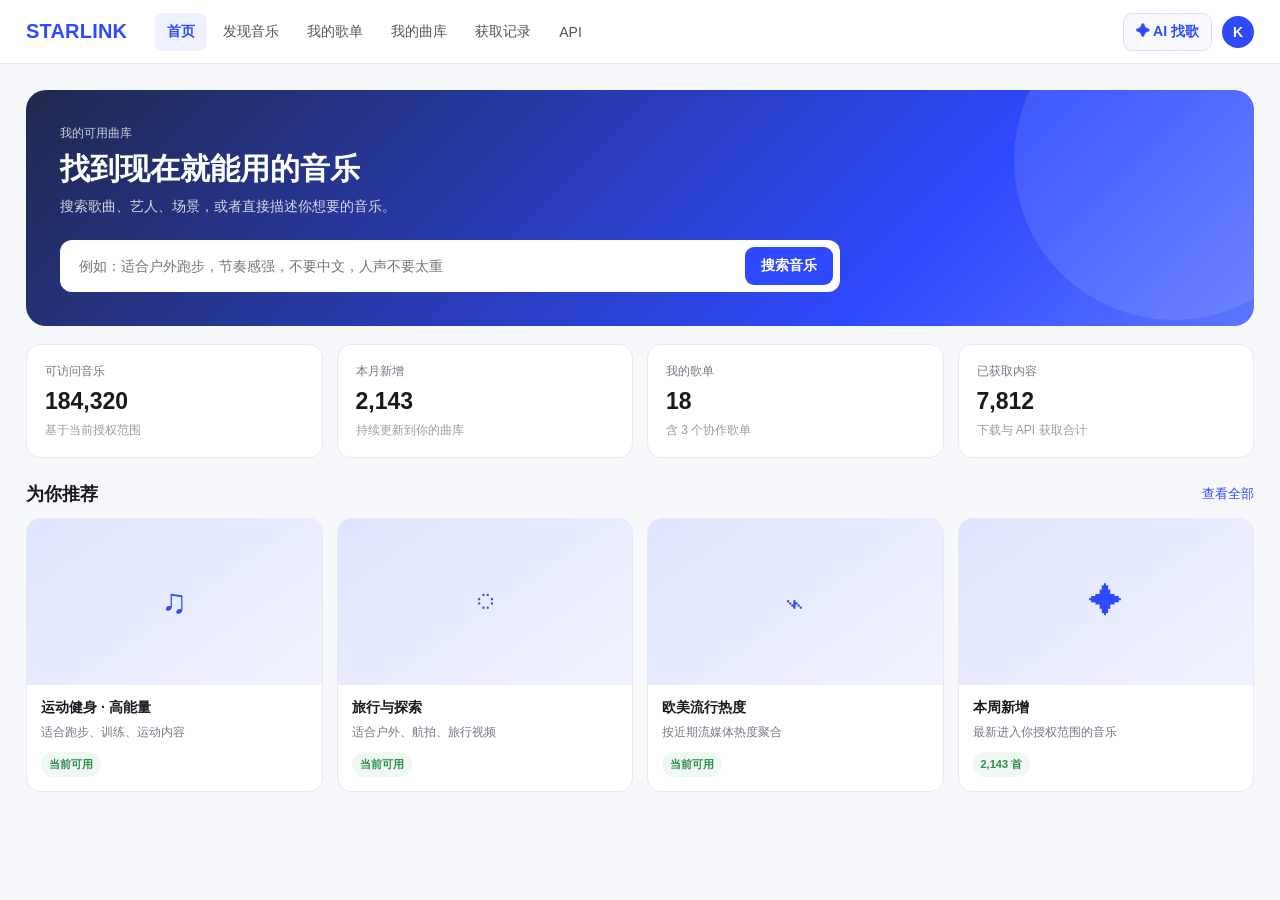
==== customer/index.html @ ec1a9563 "feat: add customer platform menu demo" ====
<!doctype html>
<html lang="zh-CN">
<head>
  <meta charset="utf-8" />
  <meta name="viewport" content="width=device-width, initial-scale=1" />
  <title>STARLINK 客户平台 · Demo</title>
  <style>
    :root{--blue:#2f49ff;--ink:#17191f;--muted:#737986;--line:#e7e9ef;--bg:#f7f8fb;--card:#fff}
    *{box-sizing:border-box} body{margin:0;font-family:Inter,"PingFang SC","Microsoft YaHei",Arial,sans-serif;background:var(--bg);color:var(--ink);font-size:14px}
    button,input{font:inherit}.top{height:64px;background:#fff;border-bottom:1px solid var(--line);display:flex;align-items:center;padding:0 26px;gap:28px;position:sticky;top:0;z-index:10}.logo{font-size:20px;font-weight:900;color:var(--blue);letter-spacing:.01em}.nav{display:flex;align-items:center;gap:4px}.nav button{border:0;background:transparent;padding:10px 12px;border-radius:8px;color:#4f5560;cursor:pointer}.nav button.active{color:var(--blue);background:#eef1ff;font-weight:800}.actions{margin-left:auto;display:flex;align-items:center;gap:10px}.ai{border:1px solid #d9deff;background:#f8f9ff;color:var(--blue);padding:9px 12px;border-radius:9px;font-weight:800;cursor:pointer}.avatar{width:32px;height:32px;border-radius:50%;display:grid;place-items:center;background:var(--blue);color:#fff;font-weight:800}
    .page{max-width:1500px;margin:0 auto;padding:26px}.hero{background:linear-gradient(135deg,#20294d,#2f49ff 72%,#5d75ff);border-radius:20px;padding:34px;color:#fff;position:relative;overflow:hidden}.hero:after{content:"";position:absolute;right:-80px;top:-90px;width:320px;height:320px;border-radius:50%;background:rgba(255,255,255,.1)}.hero small{opacity:.78}.hero h1{font-size:30px;margin:8px 0 8px}.hero p{opacity:.82;margin:0 0 24px}.search{position:relative;z-index:1;display:flex;gap:8px;background:#fff;border-radius:12px;padding:7px;max-width:780px}.search input{flex:1;border:0;outline:none;padding:8px 12px;color:#252a32}.search button{border:0;background:var(--blue);color:#fff;border-radius:9px;padding:10px 16px;font-weight:800;cursor:pointer}
    .stats{display:grid;grid-template-columns:repeat(4,1fr);gap:14px;margin:18px 0}.card{background:#fff;border:1px solid var(--line);border-radius:14px;padding:18px}.stat-label{font-size:12px;color:var(--muted)}.stat-num{font-size:23px;font-weight:800;margin-top:8px}.stat-foot{font-size:12px;color:#969ba6;margin-top:7px}.section{margin-top:24px}.section-head{display:flex;align-items:center;justify-content:space-between;margin-bottom:12px}.section-head h2{margin:0;font-size:18px}.section-head a{color:var(--blue);font-size:13px;cursor:pointer}.music-grid{display:grid;grid-template-columns:repeat(4,1fr);gap:14px}.music-card{background:#fff;border:1px solid var(--line);border-radius:14px;overflow:hidden}.cover{aspect-ratio:16/9;background:linear-gradient(145deg,#dfe4ff,#f0f3ff);display:flex;align-items:center;justify-content:center;font-size:34px;color:var(--blue)}.music-body{padding:14px}.music-body h3{margin:0 0 6px;font-size:14px}.music-body p{margin:0;color:var(--muted);font-size:12px;line-height:1.6}.pill{display:inline-flex;margin-top:10px;padding:5px 8px;border-radius:999px;background:#eff8f2;color:#2e8b4e;font-size:11px;font-weight:700}
    .placeholder{background:#fff;border:1px solid var(--line);border-radius:14px;padding:26px;min-height:460px}.placeholder h1{margin:0 0 8px}.desc{color:var(--muted);line-height:1.7}.chips{display:flex;flex-wrap:wrap;gap:8px;margin:20px 0}.chip{padding:7px 10px;border-radius:999px;background:#f5f6f8;border:1px solid #e6e8ee;color:#555d69;font-size:12px}.table{margin-top:24px;border-top:1px solid var(--line)}.row{display:grid;grid-template-columns:1.3fr .8fr .8fr .8fr 100px;gap:14px;padding:14px 4px;border-bottom:1px solid var(--line);align-items:center}.row.header{color:#8e949e;font-size:12px;font-weight:700}.badge{display:inline-flex;padding:4px 8px;border-radius:999px;background:#eef1ff;color:var(--blue);font-size:11px;width:max-content}.link{color:var(--blue);cursor:pointer;font-weight:700}
    @media(max-width:980px){.nav{display:none}.stats{grid-template-columns:repeat(2,1fr)}.music-grid{grid-template-columns:repeat(2,1fr)}.page{padding:18px}}
  </style>
</head>
<body>
<header class="top">
  <div class="logo">STARLINK</div>
  <nav class="nav">
    <button class="active" data-page="首页">首页</button>
    <button data-page="发现音乐">发现音乐</button>
    <button data-page="我的歌单">我的歌单</button>
    <button data-page="我的曲库">我的曲库</button>
    <button data-page="获取记录">获取记录</button>
    <button data-page="API">API</button>
  </nav>
  <div class="actions"><button class="ai">✦ AI 找歌</button><div class="avatar">K</div></div>
</header>
<main class="page" id="workspace">
  <section class="hero">
    <small>我的可用曲库</small>
    <h1>找到现在就能用的音乐</h1>
    <p>搜索歌曲、艺人、场景，或者直接描述你想要的音乐。</p>
    <div class="search"><input placeholder="例如：适合户外跑步，节奏感强，不要中文，人声不要太重"/><button>搜索音乐</button></div>
  </section>
  <section class="stats">
    <div class="card"><div class="stat-label">可访问音乐</div><div class="stat-num">184,320</div><div class="stat-foot">基于当前授权范围</div></div>
    <div class="card"><div class="stat-label">本月新增</div><div class="stat-num">2,143</div><div class="stat-foot">持续更新到你的曲库</div></div>
    <div class="card"><div class="stat-label">我的歌单</div><div class="stat-num">18</div><div class="stat-foot">含 3 个协作歌单</div></div>
    <div class="card"><div class="stat-label">已获取内容</div><div class="stat-num">7,812</div><div class="stat-foot">下载与 API 获取合计</div></div>
  </section>
  <section class="section">
    <div class="section-head"><h2>为你推荐</h2><a>查看全部</a></div>
    <div class="music-grid">
      <article class="music-card"><div class="cover">♫</div><div class="music-body"><h3>运动健身 · 高能量</h3><p>适合跑步、训练、运动内容</p><span class="pill">当前可用</span></div></article>
      <article class="music-card"><div class="cover">◌</div><div class="music-body"><h3>旅行与探索</h3><p>适合户外、航拍、旅行视频</p><span class="pill">当前可用</span></div></article>
      <article class="music-card"><div class="cover">⌁</div><div class="music-body"><h3>欧美流行热度</h3><p>按近期流媒体热度聚合</p><span class="pill">当前可用</span></div></article>
      <article class="music-card"><div class="cover">✦</div><div class="music-body"><h3>本周新增</h3><p>最新进入你授权范围的音乐</p><span class="pill">2,143 首</span></div></article>
    </div>
  </section>
</main>
<script>
  const buttons=[...document.querySelectorAll('.nav button[data-page]')];
  const workspace=document.getElementById('workspace');
  const home=workspace.innerHTML;
  const meta={
    '发现音乐':['全部音乐','场景与分类','热门 / 新增','相似歌曲与 AI 搜索'],
    '我的歌单':['我创建的歌单','客户项目歌单','收藏 / 待选','协作与分享'],
    '我的曲库':['当前可用曲库','已上架 API 曲库','最近新增','自主上架 / 下架'],
    '获取记录':['下载记录','API 获取记录','历史交付内容','按项目 / 时间查询'],
    'API':['API Key','接口文档','Webhook','调用与上架状态']
  };
  const desc={
    '发现音乐':'面向全量授权曲库自助搜索、试听和挖掘内容。',
    '我的歌单':'保存候选音乐、筛选结果和项目歌单。',
    '我的曲库':'管理已经进入自己业务系统或当前持续使用的内容。',
    '获取记录':'清楚知道什么时候、通过什么方式拿过哪些音乐。',
    'API':'面向客户系统和未来 Agent 的程序化曲库访问入口。'
  };
  function show(btn){
    buttons.forEach(b=>b.classList.remove('active'));btn.classList.add('active');const p=btn.dataset.page;
    if(p==='首页'){workspace.innerHTML=home;return;}
    const chips=(meta[p]||[]).map(x=>`<span class="chip">${x}</span>`).join('');
    workspace.innerHTML=`<section class="placeholder"><h1>${p}</h1><div class="desc">${desc[p]||''}</div><div class="chips">${chips}</div>
      <div class="table"><div class="row header"><span>内容</span><span>类型</span><span>授权状态</span><span>更新时间</span><span>操作</span></div>
      <div class="row"><strong>示例内容 A</strong><span>${p}</span><span class="badge">可使用</span><span>刚刚</span><span class="link">查看</span></div>
      <div class="row"><strong>示例内容 B</strong><span>${p}</span><span class="badge">可使用</span><span>今天</span><span class="link">查看</span></div></div></section>`;
  }
  buttons.forEach(b=>b.addEventListener('click',()=>show(b)));
</script>
</body>
</html>
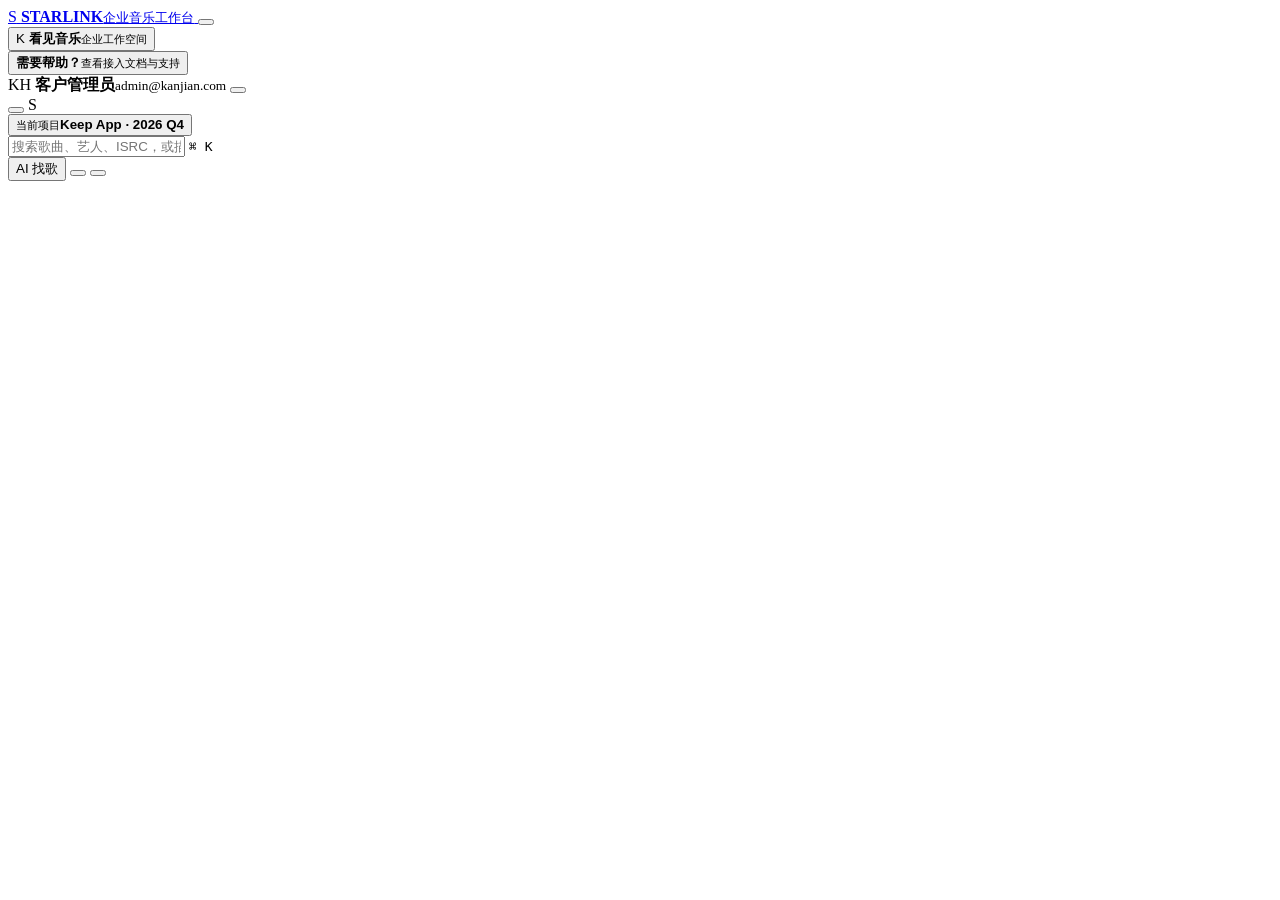
==== commit a3b390ca: "feat(customer): rebuild enterprise music workspace shell" ====
--- a/customer/index.html
+++ b/customer/index.html
@@ -3,81 +3,77 @@
 <head>
   <meta charset="utf-8" />
   <meta name="viewport" content="width=device-width, initial-scale=1" />
-  <title>STARLINK 客户平台 · Demo</title>
-  <style>
-    :root{--blue:#2f49ff;--ink:#17191f;--muted:#737986;--line:#e7e9ef;--bg:#f7f8fb;--card:#fff}
-    *{box-sizing:border-box} body{margin:0;font-family:Inter,"PingFang SC","Microsoft YaHei",Arial,sans-serif;background:var(--bg);color:var(--ink);font-size:14px}
-    button,input{font:inherit}.top{height:64px;background:#fff;border-bottom:1px solid var(--line);display:flex;align-items:center;padding:0 26px;gap:28px;position:sticky;top:0;z-index:10}.logo{font-size:20px;font-weight:900;color:var(--blue);letter-spacing:.01em}.nav{display:flex;align-items:center;gap:4px}.nav button{border:0;background:transparent;padding:10px 12px;border-radius:8px;color:#4f5560;cursor:pointer}.nav button.active{color:var(--blue);background:#eef1ff;font-weight:800}.actions{margin-left:auto;display:flex;align-items:center;gap:10px}.ai{border:1px solid #d9deff;background:#f8f9ff;color:var(--blue);padding:9px 12px;border-radius:9px;font-weight:800;cursor:pointer}.avatar{width:32px;height:32px;border-radius:50%;display:grid;place-items:center;background:var(--blue);color:#fff;font-weight:800}
-    .page{max-width:1500px;margin:0 auto;padding:26px}.hero{background:linear-gradient(135deg,#20294d,#2f49ff 72%,#5d75ff);border-radius:20px;padding:34px;color:#fff;position:relative;overflow:hidden}.hero:after{content:"";position:absolute;right:-80px;top:-90px;width:320px;height:320px;border-radius:50%;background:rgba(255,255,255,.1)}.hero small{opacity:.78}.hero h1{font-size:30px;margin:8px 0 8px}.hero p{opacity:.82;margin:0 0 24px}.search{position:relative;z-index:1;display:flex;gap:8px;background:#fff;border-radius:12px;padding:7px;max-width:780px}.search input{flex:1;border:0;outline:none;padding:8px 12px;color:#252a32}.search button{border:0;background:var(--blue);color:#fff;border-radius:9px;padding:10px 16px;font-weight:800;cursor:pointer}
-    .stats{display:grid;grid-template-columns:repeat(4,1fr);gap:14px;margin:18px 0}.card{background:#fff;border:1px solid var(--line);border-radius:14px;padding:18px}.stat-label{font-size:12px;color:var(--muted)}.stat-num{font-size:23px;font-weight:800;margin-top:8px}.stat-foot{font-size:12px;color:#969ba6;margin-top:7px}.section{margin-top:24px}.section-head{display:flex;align-items:center;justify-content:space-between;margin-bottom:12px}.section-head h2{margin:0;font-size:18px}.section-head a{color:var(--blue);font-size:13px;cursor:pointer}.music-grid{display:grid;grid-template-columns:repeat(4,1fr);gap:14px}.music-card{background:#fff;border:1px solid var(--line);border-radius:14px;overflow:hidden}.cover{aspect-ratio:16/9;background:linear-gradient(145deg,#dfe4ff,#f0f3ff);display:flex;align-items:center;justify-content:center;font-size:34px;color:var(--blue)}.music-body{padding:14px}.music-body h3{margin:0 0 6px;font-size:14px}.music-body p{margin:0;color:var(--muted);font-size:12px;line-height:1.6}.pill{display:inline-flex;margin-top:10px;padding:5px 8px;border-radius:999px;background:#eff8f2;color:#2e8b4e;font-size:11px;font-weight:700}
-    .placeholder{background:#fff;border:1px solid var(--line);border-radius:14px;padding:26px;min-height:460px}.placeholder h1{margin:0 0 8px}.desc{color:var(--muted);line-height:1.7}.chips{display:flex;flex-wrap:wrap;gap:8px;margin:20px 0}.chip{padding:7px 10px;border-radius:999px;background:#f5f6f8;border:1px solid #e6e8ee;color:#555d69;font-size:12px}.table{margin-top:24px;border-top:1px solid var(--line)}.row{display:grid;grid-template-columns:1.3fr .8fr .8fr .8fr 100px;gap:14px;padding:14px 4px;border-bottom:1px solid var(--line);align-items:center}.row.header{color:#8e949e;font-size:12px;font-weight:700}.badge{display:inline-flex;padding:4px 8px;border-radius:999px;background:#eef1ff;color:var(--blue);font-size:11px;width:max-content}.link{color:var(--blue);cursor:pointer;font-weight:700}
-    @media(max-width:980px){.nav{display:none}.stats{grid-template-columns:repeat(2,1fr)}.music-grid{grid-template-columns:repeat(2,1fr)}.page{padding:18px}}
-  </style>
+  <meta name="theme-color" content="#f6f7fb" />
+  <title>STARLINK · 企业音乐工作台</title>
+  <link rel="stylesheet" href="./styles.css" />
 </head>
 <body>
-<header class="top">
-  <div class="logo">STARLINK</div>
-  <nav class="nav">
-    <button class="active" data-page="首页">首页</button>
-    <button data-page="发现音乐">发现音乐</button>
-    <button data-page="我的歌单">我的歌单</button>
-    <button data-page="我的曲库">我的曲库</button>
-    <button data-page="获取记录">获取记录</button>
-    <button data-page="API">API</button>
-  </nav>
-  <div class="actions"><button class="ai">✦ AI 找歌</button><div class="avatar">K</div></div>
-</header>
-<main class="page" id="workspace">
-  <section class="hero">
-    <small>我的可用曲库</small>
-    <h1>找到现在就能用的音乐</h1>
-    <p>搜索歌曲、艺人、场景，或者直接描述你想要的音乐。</p>
-    <div class="search"><input placeholder="例如：适合户外跑步，节奏感强，不要中文，人声不要太重"/><button>搜索音乐</button></div>
-  </section>
-  <section class="stats">
-    <div class="card"><div class="stat-label">可访问音乐</div><div class="stat-num">184,320</div><div class="stat-foot">基于当前授权范围</div></div>
-    <div class="card"><div class="stat-label">本月新增</div><div class="stat-num">2,143</div><div class="stat-foot">持续更新到你的曲库</div></div>
-    <div class="card"><div class="stat-label">我的歌单</div><div class="stat-num">18</div><div class="stat-foot">含 3 个协作歌单</div></div>
-    <div class="card"><div class="stat-label">已获取内容</div><div class="stat-num">7,812</div><div class="stat-foot">下载与 API 获取合计</div></div>
-  </section>
-  <section class="section">
-    <div class="section-head"><h2>为你推荐</h2><a>查看全部</a></div>
-    <div class="music-grid">
-      <article class="music-card"><div class="cover">♫</div><div class="music-body"><h3>运动健身 · 高能量</h3><p>适合跑步、训练、运动内容</p><span class="pill">当前可用</span></div></article>
-      <article class="music-card"><div class="cover">◌</div><div class="music-body"><h3>旅行与探索</h3><p>适合户外、航拍、旅行视频</p><span class="pill">当前可用</span></div></article>
-      <article class="music-card"><div class="cover">⌁</div><div class="music-body"><h3>欧美流行热度</h3><p>按近期流媒体热度聚合</p><span class="pill">当前可用</span></div></article>
-      <article class="music-card"><div class="cover">✦</div><div class="music-body"><h3>本周新增</h3><p>最新进入你授权范围的音乐</p><span class="pill">2,143 首</span></div></article>
-    </div>
-  </section>
-</main>
-<script>
-  const buttons=[...document.querySelectorAll('.nav button[data-page]')];
-  const workspace=document.getElementById('workspace');
-  const home=workspace.innerHTML;
-  const meta={
-    '发现音乐':['全部音乐','场景与分类','热门 / 新增','相似歌曲与 AI 搜索'],
-    '我的歌单':['我创建的歌单','客户项目歌单','收藏 / 待选','协作与分享'],
-    '我的曲库':['当前可用曲库','已上架 API 曲库','最近新增','自主上架 / 下架'],
-    '获取记录':['下载记录','API 获取记录','历史交付内容','按项目 / 时间查询'],
-    'API':['API Key','接口文档','Webhook','调用与上架状态']
-  };
-  const desc={
-    '发现音乐':'面向全量授权曲库自助搜索、试听和挖掘内容。',
-    '我的歌单':'保存候选音乐、筛选结果和项目歌单。',
-    '我的曲库':'管理已经进入自己业务系统或当前持续使用的内容。',
-    '获取记录':'清楚知道什么时候、通过什么方式拿过哪些音乐。',
-    'API':'面向客户系统和未来 Agent 的程序化曲库访问入口。'
-  };
-  function show(btn){
-    buttons.forEach(b=>b.classList.remove('active'));btn.classList.add('active');const p=btn.dataset.page;
-    if(p==='首页'){workspace.innerHTML=home;return;}
-    const chips=(meta[p]||[]).map(x=>`<span class="chip">${x}</span>`).join('');
-    workspace.innerHTML=`<section class="placeholder"><h1>${p}</h1><div class="desc">${desc[p]||''}</div><div class="chips">${chips}</div>
-      <div class="table"><div class="row header"><span>内容</span><span>类型</span><span>授权状态</span><span>更新时间</span><span>操作</span></div>
-      <div class="row"><strong>示例内容 A</strong><span>${p}</span><span class="badge">可使用</span><span>刚刚</span><span class="link">查看</span></div>
-      <div class="row"><strong>示例内容 B</strong><span>${p}</span><span class="badge">可使用</span><span>今天</span><span class="link">查看</span></div></div></section>`;
-  }
-  buttons.forEach(b=>b.addEventListener('click',()=>show(b)));
-</script>
+  <div class="app-shell">
+    <aside class="sidebar" id="sidebar">
+      <div class="brand-row">
+        <a class="brand" href="#/home" aria-label="STARLINK 首页">
+          <span class="brand-mark">S</span>
+          <span class="brand-copy"><strong>STARLINK</strong><small>企业音乐工作台</small></span>
+        </a>
+        <button class="icon-btn sidebar-toggle" id="sidebarToggle" aria-label="收起侧边栏" title="收起侧边栏" data-icon="panel-left"></button>
+      </div>
+
+      <button class="workspace-switch" id="workspaceSwitch">
+        <span class="workspace-logo">K</span>
+        <span class="workspace-meta"><strong>看见音乐</strong><small>企业工作空间</small></span>
+        <span class="workspace-chevron" data-icon="chevrons-up-down"></span>
+      </button>
+
+      <nav class="side-nav" id="sideNav" aria-label="主导航"></nav>
+
+      <div class="sidebar-bottom">
+        <button class="support-card" data-route="developer">
+          <span class="support-icon" data-icon="sparkles"></span>
+          <span><strong>需要帮助？</strong><small>查看接入文档与支持</small></span>
+          <span data-icon="arrow-up-right"></span>
+        </button>
+        <div class="account-card">
+          <span class="avatar">KH</span>
+          <span class="account-meta"><strong>客户管理员</strong><small>admin@kanjian.com</small></span>
+          <button class="icon-btn" title="账户设置" data-route="settings" data-icon="ellipsis"></button>
+        </div>
+      </div>
+    </aside>
+
+    <section class="main-shell">
+      <header class="topbar">
+        <div class="mobile-brand">
+          <button class="icon-btn" id="mobileMenu" aria-label="打开菜单" data-icon="menu"></button>
+          <span class="brand-mark">S</span>
+        </div>
+        <button class="project-switch" id="projectSwitch">
+          <span class="project-icon" data-icon="briefcase-business"></span>
+          <span class="project-copy"><small>当前项目</small><strong>Keep App · 2026 Q4</strong></span>
+          <span data-icon="chevron-down"></span>
+        </button>
+        <div class="global-search" id="globalSearch">
+          <span data-icon="search"></span>
+          <input id="globalSearchInput" autocomplete="off" placeholder="搜索歌曲、艺人、ISRC，或描述你想要的音乐" />
+          <kbd>⌘ K</kbd>
+        </div>
+        <div class="top-actions">
+          <button class="top-action ai-entry" data-route="ai"><span data-icon="sparkles"></span><span>AI 找歌</span></button>
+          <button class="icon-btn has-dot" title="通知" data-icon="bell"></button>
+          <button class="icon-btn" title="帮助" data-icon="circle-help"></button>
+        </div>
+      </header>
+
+      <main class="workspace" id="workspace" tabindex="-1"></main>
+    </section>
+  </div>
+
+  <div class="scrim" id="scrim"></div>
+  <div class="toast-stack" id="toastStack" aria-live="polite"></div>
+
+  <template id="dropdownTemplate">
+    <div class="dropdown-panel"></div>
+  </template>
+
+  <script src="./app.js"></script>
 </body>
 </html>
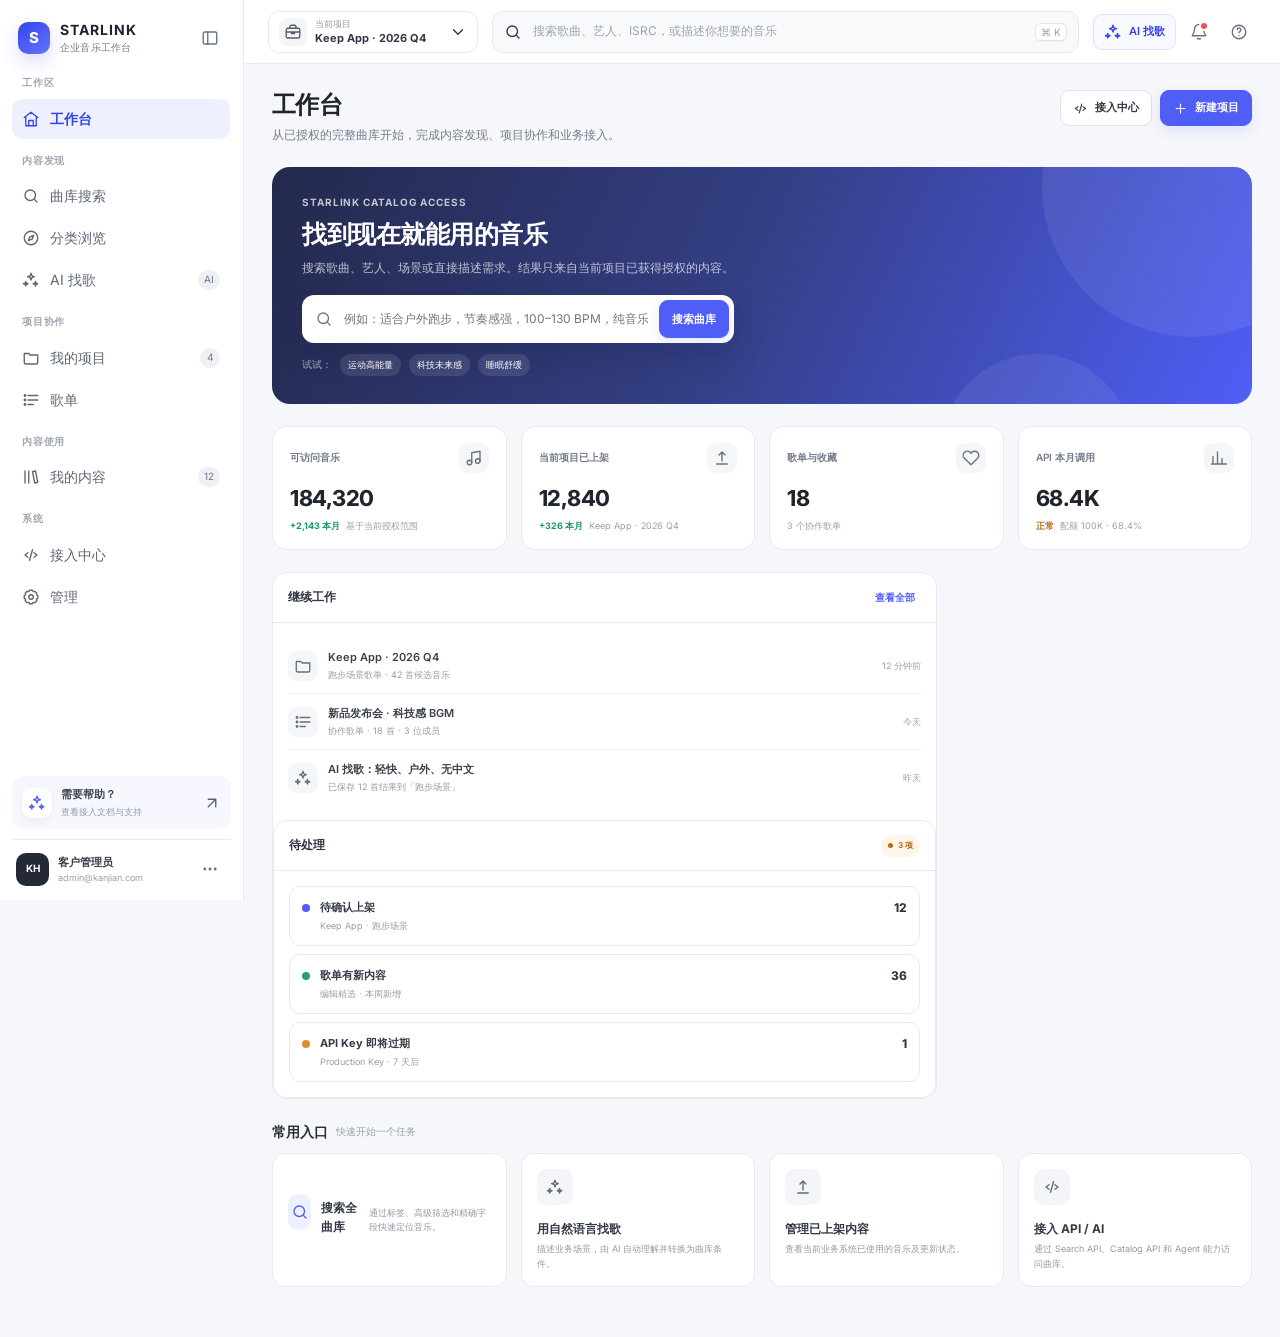
==== commit ecc488d8: "refactor(customer): simplify shell and load global UI review fixes" ====
--- a/customer/index.html
+++ b/customer/index.html
@@ -6,6 +6,7 @@
   <meta name="theme-color" content="#f6f7fb" />
   <title>STARLINK · 企业音乐工作台</title>
   <link rel="stylesheet" href="./styles.css" />
+  <link rel="stylesheet" href="./ui-review.css" />
 </head>
 <body>
   <div class="app-shell">
@@ -18,11 +19,8 @@
         <button class="icon-btn sidebar-toggle" id="sidebarToggle" aria-label="收起侧边栏" title="收起侧边栏" data-icon="panel-left"></button>
       </div>
 
-      <button class="workspace-switch" id="workspaceSwitch">
-        <span class="workspace-logo">K</span>
-        <span class="workspace-meta"><strong>看见音乐</strong><small>企业工作空间</small></span>
-        <span class="workspace-chevron" data-icon="chevrons-up-down"></span>
-      </button>
+      <!-- 保留不可见挂载点兼容现有 Demo 脚本；前台不再提供组织/账号切换入口。 -->
+      <span id="workspaceSwitch" hidden aria-hidden="true"></span>
 
       <nav class="side-nav" id="sideNav" aria-label="主导航"></nav>
 
--- a/customer/styles.css
+++ b/customer/styles.css
@@ -0,0 +1,118 @@
+@import url('https://fonts.googleapis.com/css2?family=Inter:wght@400;500;600;700&display=swap');
+
+:root{
+  --bg:#f6f7fb;
+  --panel:#ffffff;
+  --panel-soft:#fafbfc;
+  --panel-tint:#f7f8ff;
+  --ink:#171a21;
+  --text:#303643;
+  --muted:#747c8c;
+  --muted-2:#9aa1ae;
+  --line:#e8eaf0;
+  --line-strong:#dfe2e9;
+  --brand:#4f5ef7;
+  --brand-strong:#3445e8;
+  --brand-soft:#eef0ff;
+  --green:#17966f;
+  --green-soft:#ecf8f4;
+  --orange:#b86919;
+  --orange-soft:#fff5e8;
+  --red:#d84b53;
+  --red-soft:#fff0f1;
+  --shadow:0 10px 28px rgba(31,35,48,.06);
+  --shadow-lg:0 22px 60px rgba(24,29,49,.12);
+  --radius:14px;
+  --radius-sm:10px;
+  --sidebar:244px;
+}
+
+*{box-sizing:border-box}
+html{background:var(--bg);scroll-behavior:smooth}
+body{margin:0;color:var(--text);background:var(--bg);font:14px/1.55 Inter,"PingFang SC","Microsoft YaHei",Arial,sans-serif;-webkit-font-smoothing:antialiased}
+button,input,textarea{font:inherit}
+button{color:inherit}
+a{text-decoration:none;color:inherit}
+svg{display:block;width:18px;height:18px;stroke:currentColor;fill:none;stroke-width:1.8;stroke-linecap:round;stroke-linejoin:round}
+
+.app-shell{min-height:100vh;display:flex}
+.sidebar{position:fixed;inset:0 auto 0 0;width:var(--sidebar);background:#fff;border-right:1px solid var(--line);padding:16px 12px 14px;display:flex;flex-direction:column;z-index:40;transition:width .2s ease,transform .2s ease}
+.main-shell{min-width:0;min-height:100vh;margin-left:var(--sidebar);width:calc(100% - var(--sidebar));transition:margin .2s ease,width .2s ease}
+body.sidebar-collapsed{--sidebar:78px}
+body.sidebar-collapsed .brand-copy,body.sidebar-collapsed .workspace-meta,body.sidebar-collapsed .workspace-chevron,body.sidebar-collapsed .nav-label,body.sidebar-collapsed .nav-group-title,body.sidebar-collapsed .support-card span:not(.support-icon),body.sidebar-collapsed .account-meta{display:none}
+body.sidebar-collapsed .sidebar{padding-inline:10px}
+body.sidebar-collapsed .brand-row{justify-content:center}
+body.sidebar-collapsed .brand{justify-content:center}
+body.sidebar-collapsed .sidebar-toggle{position:absolute;right:-14px;background:#fff;border:1px solid var(--line);box-shadow:0 4px 12px rgba(0,0,0,.06)}
+body.sidebar-collapsed .workspace-switch,body.sidebar-collapsed .nav-item,body.sidebar-collapsed .support-card,body.sidebar-collapsed .account-card{justify-content:center;padding-inline:0}
+body.sidebar-collapsed .nav-item .nav-badge{position:absolute;right:4px;top:3px;width:7px;height:7px;padding:0;overflow:hidden;color:transparent;background:var(--brand)}
+
+.brand-row{height:44px;display:flex;align-items:center;justify-content:space-between;padding:0 6px;margin-bottom:12px;position:relative}
+.brand{display:flex;align-items:center;gap:10px;min-width:0}
+.brand-mark{width:32px;height:32px;border-radius:10px;display:grid;place-items:center;background:linear-gradient(145deg,#3445e8,#6673ff);color:#fff;font-weight:800;font-size:15px;box-shadow:0 8px 18px rgba(79,94,247,.2);flex:0 0 auto}
+.brand-copy{display:flex;flex-direction:column;line-height:1.15;white-space:nowrap}.brand-copy strong{font-size:14px;letter-spacing:.07em;color:#202431}.brand-copy small{font-size:10px;color:var(--muted);margin-top:4px;letter-spacing:.02em}
+.icon-btn{width:34px;height:34px;border:0;background:transparent;border-radius:9px;display:grid;place-items:center;cursor:pointer;color:#697180;transition:.16s}.icon-btn:hover{background:#f2f3f7;color:#252a34}
+.sidebar-toggle{width:30px;height:30px}
+
+.workspace-switch{border:1px solid var(--line);background:#fbfbfd;border-radius:12px;min-height:58px;width:100%;padding:10px;display:flex;gap:9px;align-items:center;text-align:left;cursor:pointer;margin:0 0 14px;transition:.18s}.workspace-switch:hover{border-color:#d9dcff;background:#f8f8ff}.workspace-logo{width:32px;height:32px;border-radius:9px;background:#eef0ff;color:var(--brand);font-weight:800;display:grid;place-items:center;flex:0 0 auto}.workspace-meta{min-width:0;display:flex;flex:1;flex-direction:column}.workspace-meta strong{font-size:13px;color:#252a34}.workspace-meta small{font-size:10px;color:var(--muted);margin-top:2px}.workspace-chevron{color:#979eaa}
+
+.side-nav{overflow:auto;padding-right:1px;flex:1}.side-nav::-webkit-scrollbar{width:0}
+.nav-group{margin:3px 0 14px}.nav-group-title{padding:0 10px 6px;color:#a0a6b1;font-size:10px;font-weight:700;letter-spacing:.08em;text-transform:uppercase;white-space:nowrap}
+.nav-item{width:100%;height:40px;border:0;background:transparent;border-radius:10px;padding:0 10px;display:flex;align-items:center;gap:10px;cursor:pointer;color:#5e6675;position:relative;text-align:left;transition:.15s;margin:2px 0}.nav-item:hover{background:#f5f6f8;color:#2e3440}.nav-item.active{background:var(--brand-soft);color:var(--brand-strong);font-weight:650}.nav-item.active:before{content:"";position:absolute;left:-10px;width:3px;height:18px;border-radius:0 3px 3px 0;background:var(--brand)}.nav-item svg{width:18px;height:18px;flex:0 0 auto}.nav-label{white-space:nowrap;overflow:hidden;text-overflow:ellipsis}.nav-badge{margin-left:auto;min-width:20px;height:20px;padding:0 6px;border-radius:999px;background:#eef0f4;color:#717887;font-size:10px;display:grid;place-items:center}.nav-item.active .nav-badge{background:#fff;color:var(--brand)}
+
+.sidebar-bottom{display:flex;flex-direction:column;gap:10px}.support-card{width:100%;border:0;background:#f7f8ff;border-radius:12px;padding:10px;display:flex;align-items:center;gap:9px;text-align:left;cursor:pointer;color:#596170}.support-icon{width:30px;height:30px;border-radius:9px;display:grid;place-items:center;background:#fff;color:var(--brand);box-shadow:0 3px 10px rgba(42,52,117,.06);flex:0 0 auto}.support-card span:nth-child(2){display:flex;flex:1;flex-direction:column}.support-card strong{font-size:11px;color:#404654}.support-card small{font-size:9px;color:#9299a5;margin-top:2px}.support-card>svg{width:14px;height:14px}.account-card{border-top:1px solid var(--line);padding:12px 4px 0;display:flex;gap:9px;align-items:center}.avatar{width:33px;height:33px;border-radius:10px;background:#242936;color:#fff;display:grid;place-items:center;font-size:10px;font-weight:700;flex:0 0 auto}.account-meta{display:flex;flex:1;min-width:0;flex-direction:column}.account-meta strong{font-size:11px;color:#343a45}.account-meta small{font-size:9px;color:#989eaa;overflow:hidden;text-overflow:ellipsis;white-space:nowrap}
+
+.topbar{height:64px;position:sticky;top:0;z-index:30;display:flex;align-items:center;gap:14px;padding:0 24px;background:rgba(255,255,255,.92);backdrop-filter:blur(16px);border-bottom:1px solid var(--line)}
+.mobile-brand{display:none}.project-switch{height:42px;min-width:210px;border:1px solid var(--line);background:#fff;border-radius:11px;padding:5px 10px;display:flex;align-items:center;gap:8px;cursor:pointer;text-align:left}.project-icon{width:28px;height:28px;display:grid;place-items:center;border-radius:8px;background:#f4f5f8;color:#555d6a}.project-copy{display:flex;flex:1;flex-direction:column;line-height:1.15;min-width:0}.project-copy small{font-size:9px;color:#959ca8}.project-copy strong{font-size:11px;color:#343945;margin-top:3px;white-space:nowrap;overflow:hidden;text-overflow:ellipsis}.project-switch>svg{width:14px;height:14px;color:#8b929f}
+.global-search{height:42px;max-width:620px;flex:1;margin:0 auto;border:1px solid var(--line);background:#f8f9fb;border-radius:11px;display:flex;align-items:center;padding:0 11px;gap:9px;transition:.16s}.global-search:focus-within{background:#fff;border-color:#bdc4ff;box-shadow:0 0 0 3px rgba(79,94,247,.08)}.global-search>svg{color:#8c94a1}.global-search input{min-width:0;flex:1;background:transparent;border:0;outline:0;color:#292e38;font-size:12px}.global-search input::placeholder{color:#9da4b0}.global-search kbd{font:10px Inter,sans-serif;color:#9aa1ad;border:1px solid #e0e3e8;background:#fff;border-radius:6px;padding:2px 5px;box-shadow:0 1px 1px rgba(0,0,0,.03)}
+.top-actions{display:flex;align-items:center;gap:6px}.top-action{height:36px;border:1px solid var(--line);background:#fff;border-radius:9px;padding:0 10px;display:flex;align-items:center;gap:7px;cursor:pointer;font-size:11px;font-weight:600}.top-action:hover{border-color:#d6d9e1;background:#fafbfc}.ai-entry{color:var(--brand-strong);border-color:#dde0ff;background:#f8f8ff}.has-dot{position:relative}.has-dot:after{content:"";width:6px;height:6px;border-radius:50%;background:#f0525c;border:2px solid #fff;position:absolute;right:7px;top:6px}
+
+.workspace{min-height:calc(100vh - 64px);padding:26px 28px 50px;max-width:1580px;margin:0 auto;outline:0}
+.page-head{display:flex;align-items:flex-start;justify-content:space-between;gap:18px;margin-bottom:22px}.page-head h1{font-size:24px;line-height:1.25;margin:0;color:#20242d;letter-spacing:-.025em}.page-head p{margin:6px 0 0;color:var(--muted);font-size:12px}.page-actions{display:flex;gap:8px;align-items:center;flex-wrap:wrap}
+.btn{height:36px;border:1px solid var(--line-strong);border-radius:9px;background:#fff;padding:0 12px;display:inline-flex;align-items:center;gap:7px;justify-content:center;cursor:pointer;font-size:11px;font-weight:650;white-space:nowrap;transition:.15s}.btn:hover{border-color:#cfd3dc;background:#fafbfc}.btn svg{width:15px;height:15px}.btn-primary{background:var(--brand);border-color:var(--brand);color:#fff;box-shadow:0 5px 14px rgba(79,94,247,.14)}.btn-primary:hover{background:var(--brand-strong);border-color:var(--brand-strong)}.btn-soft{background:var(--brand-soft);border-color:transparent;color:var(--brand-strong)}.btn-ghost{border-color:transparent;background:transparent}.btn-danger{background:#fff;border-color:#ffd6d8;color:var(--red)}.btn-sm{height:30px;padding:0 9px;font-size:10px;border-radius:8px}
+
+.hero-card{border-radius:18px;background:linear-gradient(115deg,#23294c 0%,#343f85 48%,#4f5ef7 100%);color:#fff;padding:28px 30px;position:relative;overflow:hidden;min-height:188px;display:flex;align-items:center}.hero-card:before,.hero-card:after{content:"";position:absolute;border-radius:999px;background:rgba(255,255,255,.07)}.hero-card:before{width:300px;height:300px;right:-90px;top:-130px}.hero-card:after{width:190px;height:190px;right:120px;bottom:-140px}.hero-copy{position:relative;z-index:1;max-width:720px}.eyebrow{font-size:10px;font-weight:700;letter-spacing:.09em;text-transform:uppercase;opacity:.72}.hero-card h2{font-size:25px;line-height:1.3;margin:8px 0;color:#fff;letter-spacing:-.02em}.hero-card p{font-size:12px;color:rgba(255,255,255,.7);margin:0 0 18px}.hero-search{height:48px;max-width:680px;background:#fff;border-radius:12px;padding:5px 5px 5px 13px;display:flex;align-items:center;gap:9px;color:#6f7786;box-shadow:0 12px 30px rgba(18,20,42,.18)}.hero-search svg{flex:0 0 auto}.hero-search input{border:0;outline:0;min-width:0;flex:1;color:#252a34;font-size:12px}.hero-search .btn{height:38px}.hero-hint{display:flex;gap:8px;align-items:center;margin-top:11px;font-size:10px;color:rgba(255,255,255,.62)}.hero-hint button{border:0;background:rgba(255,255,255,.1);color:#fff;border-radius:999px;padding:4px 8px;cursor:pointer;font-size:9px}
+
+.grid{display:grid;gap:14px}.grid-4{grid-template-columns:repeat(4,minmax(0,1fr))}.grid-3{grid-template-columns:repeat(3,minmax(0,1fr))}.grid-2{grid-template-columns:repeat(2,minmax(0,1fr))}
+.metric-card,.panel,.project-card,.collection-card,.discover-card,.integration-card{background:#fff;border:1px solid var(--line);border-radius:var(--radius)}
+.metric-card{padding:16px 17px;min-height:108px}.metric-top{display:flex;justify-content:space-between;align-items:center}.metric-label{font-size:10px;color:var(--muted);font-weight:600}.metric-icon{width:30px;height:30px;border-radius:9px;background:#f5f6f8;color:#697281;display:grid;place-items:center}.metric-value{font-size:22px;font-weight:750;color:#20242d;margin-top:8px;letter-spacing:-.02em}.metric-foot{display:flex;align-items:center;gap:6px;font-size:9px;color:#9aa0aa;margin-top:4px}.trend-up{color:var(--green);font-weight:700}.trend-warn{color:var(--orange);font-weight:700}
+.section{margin-top:22px}.section-head{display:flex;align-items:center;justify-content:space-between;margin-bottom:10px}.section-title{display:flex;align-items:center;gap:8px}.section-title h2{margin:0;font-size:14px;color:#2a2f39}.section-title span{font-size:10px;color:#9aa1ad}.section-link{border:0;background:transparent;color:var(--brand);cursor:pointer;font-size:10px;font-weight:600}
+.panel{overflow:hidden}.panel-head{min-height:50px;padding:0 15px;border-bottom:1px solid var(--line);display:flex;align-items:center;justify-content:space-between;gap:12px}.panel-head h3{font-size:12px;margin:0;color:#303642}.panel-body{padding:15px}.split-layout{display:grid;grid-template-columns:minmax(0,1.55fr) minmax(300px,.7fr);gap:14px}
+
+.activity-list{display:flex;flex-direction:column}.activity-item{display:flex;align-items:center;gap:10px;padding:11px 0;border-bottom:1px solid #f0f1f4}.activity-item:last-child{border-bottom:0}.activity-icon{width:30px;height:30px;border-radius:9px;background:#f5f6f8;display:grid;place-items:center;color:#667080;flex:0 0 auto}.activity-copy{min-width:0;display:flex;flex:1;flex-direction:column}.activity-copy strong{font-size:11px;color:#3b414c;font-weight:600}.activity-copy small{font-size:9px;color:#949ba7;margin-top:2px}.activity-side{font-size:9px;color:#9ba1ac;white-space:nowrap}
+.task-item{padding:12px;border:1px solid var(--line);border-radius:11px;display:flex;gap:10px;align-items:flex-start;margin-bottom:8px}.task-item:last-child{margin-bottom:0}.task-dot{width:8px;height:8px;border-radius:999px;background:var(--brand);margin-top:5px;flex:0 0 auto}.task-copy{flex:1}.task-copy strong{display:block;font-size:11px;color:#353b47}.task-copy small{display:block;font-size:9px;color:#969da9;margin-top:3px}.task-count{font-size:12px;font-weight:750;color:#2b303a}
+
+.quick-card{padding:15px;border:1px solid var(--line);border-radius:13px;background:#fff;cursor:pointer;transition:.16s;min-height:120px}.quick-card:hover{transform:translateY(-1px);box-shadow:var(--shadow);border-color:#dfe1e8}.quick-card .quick-icon{width:36px;height:36px;border-radius:10px;display:grid;place-items:center;background:#f4f5f8;color:#616a79;margin-bottom:15px}.quick-card.brand .quick-icon{background:var(--brand-soft);color:var(--brand)}.quick-card h3{font-size:12px;margin:0 0 4px;color:#343a45}.quick-card p{font-size:9px;color:#9299a5;margin:0;line-height:1.6}
+
+/* catalog */
+.catalog-toolbar{background:#fff;border:1px solid var(--line);border-radius:14px;padding:13px;margin-bottom:12px}.catalog-search-row{display:flex;gap:8px;align-items:center}.catalog-search{height:40px;flex:1;border:1px solid var(--line);border-radius:10px;display:flex;align-items:center;gap:8px;padding:0 11px;background:#fafbfc}.catalog-search:focus-within{border-color:#c8cdff;background:#fff;box-shadow:0 0 0 3px rgba(79,94,247,.06)}.catalog-search input{border:0;outline:0;background:transparent;flex:1;min-width:0;font-size:11px;color:#2a303a}.catalog-search svg{color:#9299a5;width:16px}.filter-strip{display:flex;align-items:center;gap:7px;margin-top:10px;overflow:auto;padding-bottom:1px}.filter-strip::-webkit-scrollbar{height:0}.filter-chip{height:30px;border:1px solid var(--line);background:#fff;border-radius:8px;padding:0 9px;display:flex;align-items:center;gap:5px;cursor:pointer;white-space:nowrap;color:#646c79;font-size:10px}.filter-chip:hover,.filter-chip.active{border-color:#cbd0ff;background:#f8f8ff;color:var(--brand-strong)}.filter-chip svg{width:12px;height:12px}.filter-count{background:#eef0ff;color:var(--brand);min-width:17px;height:17px;border-radius:99px;display:grid;place-items:center;font-size:8px;font-weight:700}
+.catalog-layout{display:grid;grid-template-columns:218px minmax(0,1fr);gap:12px;align-items:start}.filter-panel{background:#fff;border:1px solid var(--line);border-radius:13px;padding:13px;position:sticky;top:76px}.filter-panel-head{display:flex;align-items:center;justify-content:space-between;margin-bottom:4px}.filter-panel-head strong{font-size:11px}.clear-link{border:0;background:transparent;color:#9aa1ad;font-size:9px;cursor:pointer}.filter-section{padding:12px 0;border-bottom:1px solid #f0f1f4}.filter-section:last-child{border-bottom:0;padding-bottom:0}.filter-section-title{display:flex;justify-content:space-between;align-items:center;font-size:10px;font-weight:650;color:#4f5663;margin-bottom:8px}.filter-option{height:25px;display:flex;align-items:center;gap:7px;font-size:9px;color:#737a87;cursor:pointer}.check{width:14px;height:14px;border:1px solid #d9dce4;border-radius:4px;background:#fff;display:grid;place-items:center;flex:0 0 auto}.filter-option.selected .check{border-color:var(--brand);background:var(--brand);color:#fff}.check svg{width:10px;height:10px;stroke-width:2.3}.range-line{display:flex;gap:6px;align-items:center}.range-box{height:29px;min-width:0;flex:1;background:#fafbfc;border:1px solid var(--line);border-radius:7px;display:grid;place-items:center;font-size:9px;color:#5f6672}.catalog-results{min-width:0}.result-head{display:flex;align-items:center;justify-content:space-between;margin:2px 2px 9px}.result-meta{font-size:10px;color:#868d99}.result-meta strong{color:#3c424d;font-size:11px}.view-actions{display:flex;gap:5px}.view-actions .icon-btn{width:30px;height:30px;background:#fff;border:1px solid var(--line)}
+.track-list{background:#fff;border:1px solid var(--line);border-radius:13px;overflow:hidden}.track-row{display:grid;grid-template-columns:42px minmax(190px,1.5fr) minmax(120px,.7fr) 84px 86px 84px 155px;gap:12px;align-items:center;min-height:64px;padding:7px 12px;border-bottom:1px solid #f0f1f4}.track-row:last-child{border-bottom:0}.track-row.head{min-height:38px;background:#fafbfc;color:#9299a5;font-size:9px;font-weight:600}.cover-mini{width:38px;height:38px;border-radius:8px;display:grid;place-items:center;position:relative;overflow:hidden;color:#fff;font-size:12px;font-weight:700;background:linear-gradient(145deg,#656bd6,#a4a9ff)}.cover-mini.c2{background:linear-gradient(145deg,#266c73,#66aca3)}.cover-mini.c3{background:linear-gradient(145deg,#974e3e,#e3a071)}.cover-mini.c4{background:linear-gradient(145deg,#4b3f70,#9d89d2)}.cover-mini.c5{background:linear-gradient(145deg,#34556b,#7ca3b6)}.cover-mini button{position:absolute;inset:0;border:0;background:rgba(21,24,32,.25);color:#fff;display:grid;place-items:center;opacity:0;cursor:pointer}.track-row:hover .cover-mini button,.cover-mini.playing button{opacity:1}.cover-mini svg{width:15px;height:15px;fill:currentColor}.track-main{min-width:0}.track-title{font-size:11px;font-weight:650;color:#2f3540;white-space:nowrap;overflow:hidden;text-overflow:ellipsis}.track-sub{font-size:9px;color:#969da9;margin-top:3px;white-space:nowrap;overflow:hidden;text-overflow:ellipsis}.track-cell{font-size:9px;color:#69717f;min-width:0}.tag-list{display:flex;gap:4px;flex-wrap:wrap}.tag{display:inline-flex;height:20px;align-items:center;padding:0 6px;border-radius:6px;background:#f3f4f7;color:#656d7a;font-size:8px;white-space:nowrap}.status{display:inline-flex;align-items:center;gap:5px;height:22px;padding:0 7px;border-radius:999px;background:var(--green-soft);color:var(--green);font-size:8px;font-weight:700;white-space:nowrap}.status:before{content:"";width:5px;height:5px;border-radius:99px;background:currentColor}.status.pending{background:var(--orange-soft);color:var(--orange)}.status.neutral{background:#f2f3f5;color:#777f8c}.track-actions{display:flex;justify-content:flex-end;gap:3px}.track-actions .icon-btn{width:29px;height:29px}.track-actions .btn{height:29px;padding:0 8px}.load-more{height:48px;display:grid;place-items:center;font-size:9px;color:#959ca8;background:#fff;border-top:1px solid #f1f2f4;cursor:pointer}
+
+/* discover */
+.discover-hero{display:grid;grid-template-columns:minmax(0,1.4fr) minmax(300px,.6fr);gap:14px}.feature-banner{border-radius:17px;min-height:235px;padding:28px;background:linear-gradient(120deg,#1d2533,#46556a);color:#fff;position:relative;overflow:hidden;display:flex;align-items:flex-end}.feature-banner:after{content:"♪";font-size:210px;font-weight:800;line-height:1;position:absolute;right:30px;top:5px;color:rgba(255,255,255,.07);transform:rotate(8deg)}.feature-content{position:relative;z-index:1;max-width:520px}.feature-content h2{font-size:24px;margin:7px 0}.feature-content p{color:rgba(255,255,255,.7);font-size:11px;max-width:440px}.feature-content .btn{margin-top:8px;background:#fff;color:#28303e;border:0}.mini-discover-stack{display:grid;grid-template-rows:1fr 1fr;gap:14px}.mini-feature{border:1px solid var(--line);background:#fff;border-radius:15px;padding:18px;display:flex;flex-direction:column;justify-content:space-between;cursor:pointer}.mini-feature.tint{background:#f2f3ff;border-color:#e2e4ff}.mini-feature span{font-size:9px;color:#8e95a1}.mini-feature strong{font-size:14px;color:#333946}.mini-feature .icon-bubble{width:34px;height:34px;border-radius:10px;background:#f4f5f8;color:#616a79;display:grid;place-items:center}.scene-grid{display:grid;grid-template-columns:repeat(5,minmax(0,1fr));gap:10px}.discover-card{overflow:hidden;cursor:pointer;transition:.16s}.discover-card:hover{transform:translateY(-2px);box-shadow:var(--shadow)}.discover-art{height:112px;position:relative;overflow:hidden;background:linear-gradient(135deg,#444f75,#8994ce)}.discover-art.a2{background:linear-gradient(135deg,#235a60,#7aa39c)}.discover-art.a3{background:linear-gradient(135deg,#7a5047,#d29a76)}.discover-art.a4{background:linear-gradient(135deg,#4c4468,#a08cc1)}.discover-art.a5{background:linear-gradient(135deg,#3d5f63,#8eaaa5)}.discover-art:before,.discover-art:after{content:"";position:absolute;border-radius:50%;background:rgba(255,255,255,.11)}.discover-art:before{width:90px;height:90px;right:-15px;top:-20px}.discover-art:after{width:55px;height:55px;left:12px;bottom:-20px}.discover-copy{padding:11px 12px}.discover-copy strong{font-size:11px;color:#363c47}.discover-copy small{display:block;font-size:8px;color:#9aa0aa;margin-top:3px}
+
+/* AI */
+.ai-layout{display:grid;grid-template-columns:minmax(330px,.8fr) minmax(0,1.2fr);gap:14px;min-height:calc(100vh - 138px)}.ai-chat,.ai-results{background:#fff;border:1px solid var(--line);border-radius:15px;overflow:hidden;display:flex;flex-direction:column}.ai-chat-head,.ai-results-head{height:54px;padding:0 15px;display:flex;align-items:center;justify-content:space-between;border-bottom:1px solid var(--line)}.ai-chat-head strong,.ai-results-head strong{font-size:11px}.ai-badge{display:flex;gap:5px;align-items:center;font-size:8px;color:var(--brand);background:var(--brand-soft);padding:4px 7px;border-radius:999px;font-weight:650}.ai-thread{padding:18px;flex:1;overflow:auto}.message{display:flex;gap:8px;margin-bottom:14px}.message-avatar{width:26px;height:26px;border-radius:8px;display:grid;place-items:center;background:#262d3b;color:#fff;flex:0 0 auto;font-size:9px}.message.ai .message-avatar{background:var(--brand-soft);color:var(--brand)}.message-bubble{max-width:86%;border-radius:11px;background:#f5f6f8;padding:9px 11px;font-size:10px;color:#505764;line-height:1.65}.message.ai .message-bubble{background:#f8f8ff;border:1px solid #eaebff}.query-logic{margin-top:8px;display:flex;gap:5px;flex-wrap:wrap}.query-logic .tag{background:#fff;border:1px solid #e6e8ff;color:#5c67c9}.ai-prompts{display:flex;gap:6px;flex-wrap:wrap;margin:0 18px 10px}.prompt-chip{border:1px solid var(--line);background:#fff;border-radius:8px;padding:6px 8px;font-size:8px;color:#777f8c;cursor:pointer}.prompt-chip:hover{border-color:#ccd1ff;color:var(--brand)}.ai-compose{margin:0 12px 12px;border:1px solid var(--line);border-radius:12px;padding:8px;background:#fafbfc}.ai-compose textarea{border:0;outline:0;resize:none;background:transparent;width:100%;height:56px;color:#343a45;font-size:10px}.compose-actions{display:flex;justify-content:space-between;align-items:center}.compose-left{display:flex;gap:3px}.ai-result-body{padding:0 12px 12px;overflow:auto}.ai-summary{margin:12px 0;padding:11px;border-radius:10px;background:#f7f8ff;color:#656e81;font-size:9px;display:flex;justify-content:space-between;align-items:center;gap:10px}.ai-track{display:grid;grid-template-columns:38px minmax(0,1fr) 75px 110px;gap:10px;align-items:center;border-bottom:1px solid #f0f1f4;padding:9px 2px}.similarity{font-size:9px;color:var(--green);font-weight:700}
+
+/* projects */
+.project-card{padding:15px;cursor:pointer;transition:.16s}.project-card:hover{box-shadow:var(--shadow);transform:translateY(-1px)}.project-card-top{display:flex;align-items:flex-start;justify-content:space-between}.project-icon-lg{width:38px;height:38px;border-radius:11px;display:grid;place-items:center;background:#eef0ff;color:var(--brand)}.project-card h3{font-size:12px;margin:14px 0 4px;color:#303640}.project-card p{font-size:9px;color:#9299a5;margin:0}.project-meta{display:grid;grid-template-columns:1fr 1fr;margin-top:15px;padding-top:12px;border-top:1px solid #f0f1f4}.project-meta div{font-size:8px;color:#989faa}.project-meta strong{display:block;color:#555d69;font-size:10px;margin-top:2px}.avatar-stack{display:flex;margin-top:12px}.avatar-sm{width:24px;height:24px;border-radius:8px;background:#eceef2;border:2px solid #fff;display:grid;place-items:center;font-size:7px;font-weight:700;color:#616876;margin-left:-5px}.avatar-sm:first-child{margin-left:0}.avatar-sm.more{background:#f6f7f9;color:#8c939e}
+.collection-card{overflow:hidden;cursor:pointer}.collection-art{height:140px;background:linear-gradient(145deg,#303f55,#8093ad);position:relative;padding:13px;color:#fff}.collection-art.c2{background:linear-gradient(145deg,#443c65,#9385bd)}.collection-art.c3{background:linear-gradient(145deg,#365f59,#86a99f)}.collection-art.c4{background:linear-gradient(145deg,#805144,#d39a78)}.collection-art .count{position:absolute;bottom:11px;right:11px;background:rgba(15,18,24,.42);backdrop-filter:blur(8px);border-radius:7px;padding:4px 7px;font-size:8px}.collection-copy{padding:11px 12px}.collection-copy strong{font-size:11px;color:#343a45}.collection-copy small{display:block;font-size:8px;color:#9aa1ac;margin-top:3px}
+
+/* table & content */
+.tabs{display:flex;gap:2px;border-bottom:1px solid var(--line);margin-bottom:14px}.tab{height:38px;padding:0 11px;border:0;background:transparent;color:#7f8794;font-size:10px;font-weight:600;cursor:pointer;position:relative}.tab.active{color:#303640}.tab.active:after{content:"";height:2px;background:var(--brand);position:absolute;left:8px;right:8px;bottom:-1px;border-radius:2px 2px 0 0}.table-card{background:#fff;border:1px solid var(--line);border-radius:13px;overflow:hidden}.table-toolbar{padding:10px 12px;border-bottom:1px solid var(--line);display:flex;align-items:center;gap:8px}.table-search{height:32px;min-width:230px;max-width:360px;flex:1;border:1px solid var(--line);background:#fafbfc;border-radius:8px;display:flex;align-items:center;gap:6px;padding:0 8px}.table-search input{border:0;outline:0;background:transparent;min-width:0;flex:1;font-size:9px}.table-search svg{width:14px;color:#969da8}.data-row{display:grid;grid-template-columns:1.45fr .8fr .7fr .75fr .8fr 90px;gap:12px;padding:10px 13px;min-height:50px;align-items:center;border-bottom:1px solid #f0f1f4}.data-row:last-child{border-bottom:0}.data-row.head{min-height:36px;background:#fafbfc;color:#939aa6;font-size:8px;font-weight:650}.data-main strong{font-size:10px;color:#353b46}.data-main small{font-size:8px;color:#9aa1ac;display:block;margin-top:2px}.data-cell{font-size:9px;color:#6f7784}.pagination{display:flex;justify-content:space-between;align-items:center;padding:10px 13px;border-top:1px solid var(--line);font-size:8px;color:#969da9}.pager{display:flex;gap:4px}.page-btn{width:27px;height:27px;border:1px solid var(--line);background:#fff;border-radius:7px;display:grid;place-items:center;font-size:8px;cursor:pointer}.page-btn.active{border-color:#cbd0ff;color:var(--brand);background:#f8f8ff}
+
+/* developer */
+.dev-hero{padding:24px;border:1px solid #e1e4ff;background:linear-gradient(120deg,#f8f8ff,#fff);border-radius:16px;display:flex;justify-content:space-between;gap:20px;align-items:center}.dev-hero h2{font-size:20px;color:#252a34;margin:0 0 6px}.dev-hero p{font-size:10px;color:#7d8492;margin:0;max-width:650px}.dev-status{display:flex;align-items:center;gap:7px;border:1px solid #dfece7;background:#f6fbf9;border-radius:9px;padding:8px 10px;font-size:9px;color:#467565}.dev-status i{width:7px;height:7px;border-radius:99px;background:#29a27a}.integration-card{padding:15px;min-height:158px}.integration-top{display:flex;justify-content:space-between}.integration-icon{width:34px;height:34px;border-radius:10px;background:#f5f6f8;display:grid;place-items:center;color:#626b79}.integration-card h3{font-size:12px;margin:16px 0 4px;color:#333944}.integration-card p{font-size:9px;color:#9097a3;margin:0;line-height:1.6}.integration-card .section-link{margin-top:13px;padding:0}.code-panel{background:#171b24;border-radius:13px;overflow:hidden;color:#d8deea}.code-head{height:42px;background:#202631;padding:0 13px;display:flex;align-items:center;justify-content:space-between;font-size:9px;color:#9ea8ba}.code-dots{display:flex;gap:5px}.code-dots i{width:7px;height:7px;border-radius:99px;background:#626b79}.code-panel pre{margin:0;padding:15px 17px 18px;overflow:auto;font:9px/1.75 ui-monospace,SFMono-Regular,Menlo,Monaco,Consolas,monospace}.code-blue{color:#8eb6ff}.code-green{color:#84d7a9}.code-orange{color:#efc98a}.usage-bar{height:8px;border-radius:99px;background:#eff1f4;overflow:hidden;margin:8px 0 5px}.usage-bar span{display:block;height:100%;border-radius:99px;background:var(--brand)}
+
+/* management */
+.settings-layout{display:grid;grid-template-columns:190px minmax(0,1fr);gap:14px}.settings-nav{background:#fff;border:1px solid var(--line);border-radius:13px;padding:8px;height:max-content;position:sticky;top:78px}.settings-nav button{width:100%;height:36px;border:0;background:transparent;border-radius:8px;padding:0 9px;text-align:left;font-size:9px;color:#69717e;cursor:pointer;display:flex;align-items:center;gap:7px}.settings-nav button.active,.settings-nav button:hover{background:#f5f6f8;color:#323844;font-weight:600}.settings-panel{background:#fff;border:1px solid var(--line);border-radius:13px}.settings-section{padding:17px;border-bottom:1px solid var(--line)}.settings-section:last-child{border-bottom:0}.settings-section h3{font-size:12px;margin:0;color:#333944}.settings-section>p{font-size:9px;color:#969da8;margin:4px 0 14px}.info-grid{display:grid;grid-template-columns:repeat(2,minmax(0,1fr));gap:10px}.info-block{border:1px solid var(--line);border-radius:10px;padding:11px}.info-block small{font-size:8px;color:#9ba1ac}.info-block strong{display:block;font-size:10px;color:#4c5360;margin-top:3px}.member-row{display:grid;grid-template-columns:minmax(160px,1fr) 150px 110px 70px;gap:10px;align-items:center;padding:10px 0;border-bottom:1px solid #f0f1f4}.member-row:last-child{border-bottom:0}.member-info{display:flex;align-items:center;gap:8px}.member-info .avatar-sm{margin:0;width:28px;height:28px}.member-info strong{font-size:9px}.member-info small{display:block;font-size:8px;color:#9aa1ac}.permission-card{border:1px solid var(--line);border-radius:11px;padding:12px;margin-top:9px;display:flex;align-items:center;justify-content:space-between}.permission-card strong{font-size:10px}.permission-card small{font-size:8px;color:#979eaa;display:block;margin-top:3px}
+
+/* common small components */
+.dropdown{position:fixed;z-index:90;min-width:220px;padding:6px;background:#fff;border:1px solid var(--line);border-radius:11px;box-shadow:var(--shadow-lg);display:none}.dropdown.show{display:block}.dropdown-title{padding:6px 8px;font-size:8px;text-transform:uppercase;letter-spacing:.06em;color:#9da4ae}.dropdown-item{height:34px;width:100%;border:0;background:#fff;border-radius:8px;display:flex;align-items:center;gap:8px;padding:0 8px;font-size:9px;color:#5f6774;cursor:pointer;text-align:left}.dropdown-item:hover{background:#f5f6f8}.dropdown-item.active{color:var(--brand);background:#f7f8ff}.dropdown-item svg{width:14px;height:14px}.dropdown-item small{margin-left:auto;color:#a0a6b0}.divider{height:1px;background:var(--line);margin:5px 0}
+.scrim{position:fixed;inset:0;background:rgba(17,20,28,.28);z-index:35;opacity:0;pointer-events:none;transition:.2s}.scrim.show{opacity:1;pointer-events:auto}.toast-stack{position:fixed;right:18px;bottom:18px;z-index:100;display:flex;flex-direction:column;gap:8px}.toast{min-width:260px;max-width:340px;background:#252b36;color:#fff;border-radius:10px;padding:10px 12px;display:flex;align-items:center;gap:8px;box-shadow:var(--shadow-lg);animation:toast-in .2s ease}.toast svg{width:15px;color:#9aa8ff}.toast span{font-size:9px}.empty{padding:42px 20px;text-align:center}.empty-icon{width:42px;height:42px;margin:0 auto 10px;border-radius:12px;background:#f4f5f8;color:#737c89;display:grid;place-items:center}.empty h3{font-size:11px;margin:0 0 4px}.empty p{font-size:9px;color:#989faa;margin:0}
+@keyframes toast-in{from{transform:translateY(8px);opacity:0}to{transform:none;opacity:1}}
+
+@media(max-width:1250px){.scene-grid{grid-template-columns:repeat(3,1fr)}.grid-4{grid-template-columns:repeat(2,1fr)}.track-row{grid-template-columns:42px minmax(180px,1.5fr) minmax(110px,.7fr) 78px 78px 125px}.track-row>:nth-child(6){display:none}.split-layout{grid-template-columns:1fr}.ai-layout{grid-template-columns:minmax(300px,.8fr) minmax(0,1.2fr)}}
+@media(max-width:1050px){:root{--sidebar:78px}.brand-copy,.workspace-meta,.workspace-chevron,.nav-label,.nav-group-title,.support-card span:not(.support-icon),.account-meta{display:none}.sidebar{padding-inline:10px}.brand-row,.brand,.workspace-switch,.nav-item,.support-card,.account-card{justify-content:center}.workspace-switch,.nav-item,.support-card{padding-inline:0}.nav-item .nav-badge{position:absolute;right:4px;top:3px;width:7px;height:7px;padding:0;overflow:hidden;color:transparent;background:var(--brand)}.sidebar-toggle{display:none}.catalog-layout{grid-template-columns:1fr}.filter-panel{display:none}.discover-hero{grid-template-columns:1fr}.mini-discover-stack{grid-template-columns:1fr 1fr;grid-template-rows:none}.project-switch{min-width:180px}.workspace{padding-inline:20px}}
+@media(max-width:780px){:root{--sidebar:0px}.sidebar{width:244px;transform:translateX(-105%);box-shadow:var(--shadow-lg)}body.mobile-menu-open .sidebar{transform:translateX(0)}.brand-copy,.workspace-meta,.workspace-chevron,.nav-label,.nav-group-title,.support-card span:not(.support-icon),.account-meta{display:flex}.brand-copy,.workspace-meta,.account-meta{flex-direction:column}.brand-row,.brand,.workspace-switch,.nav-item,.support-card,.account-card{justify-content:flex-start}.workspace-switch,.nav-item,.support-card{padding-inline:10px}.nav-group-title{display:block}.nav-item .nav-badge{position:static;width:auto;height:20px;padding:0 6px;overflow:visible;color:#717887;background:#eef0f4}.main-shell{margin-left:0;width:100%}.topbar{padding:0 12px;gap:8px}.mobile-brand{display:flex;align-items:center;gap:4px}.mobile-brand .brand-mark{width:28px;height:28px;border-radius:8px}.project-switch{display:none}.global-search kbd{display:none}.top-action span:last-child{display:none}.workspace{padding:18px 13px 40px}.page-head{align-items:center}.page-head h1{font-size:20px}.page-head p{display:none}.hero-card{padding:22px 18px}.hero-card h2{font-size:20px}.grid-4,.grid-3,.grid-2{grid-template-columns:1fr}.scene-grid{grid-template-columns:repeat(2,1fr)}.ai-layout{grid-template-columns:1fr;min-height:auto}.ai-chat{min-height:520px}.ai-results{min-height:500px}.track-row{grid-template-columns:42px minmax(160px,1fr) 110px}.track-row>:nth-child(3),.track-row>:nth-child(4),.track-row>:nth-child(5),.track-row>:nth-child(6){display:none}.track-row.head>:first-child{grid-column:1}.settings-layout{grid-template-columns:1fr}.settings-nav{display:flex;overflow:auto;position:static}.settings-nav button{min-width:max-content}.info-grid{grid-template-columns:1fr}.member-row{grid-template-columns:1fr 90px}.member-row>:nth-child(2),.member-row>:nth-child(3){display:none}.data-row{grid-template-columns:1.5fr .8fr 70px}.data-row>:nth-child(3),.data-row>:nth-child(4),.data-row>:nth-child(5){display:none}.mini-discover-stack{grid-template-columns:1fr}.discover-hero{display:block}.mini-discover-stack{margin-top:10px}.feature-banner{min-height:220px}.catalog-search-row .btn:not(.btn-primary){display:none}}
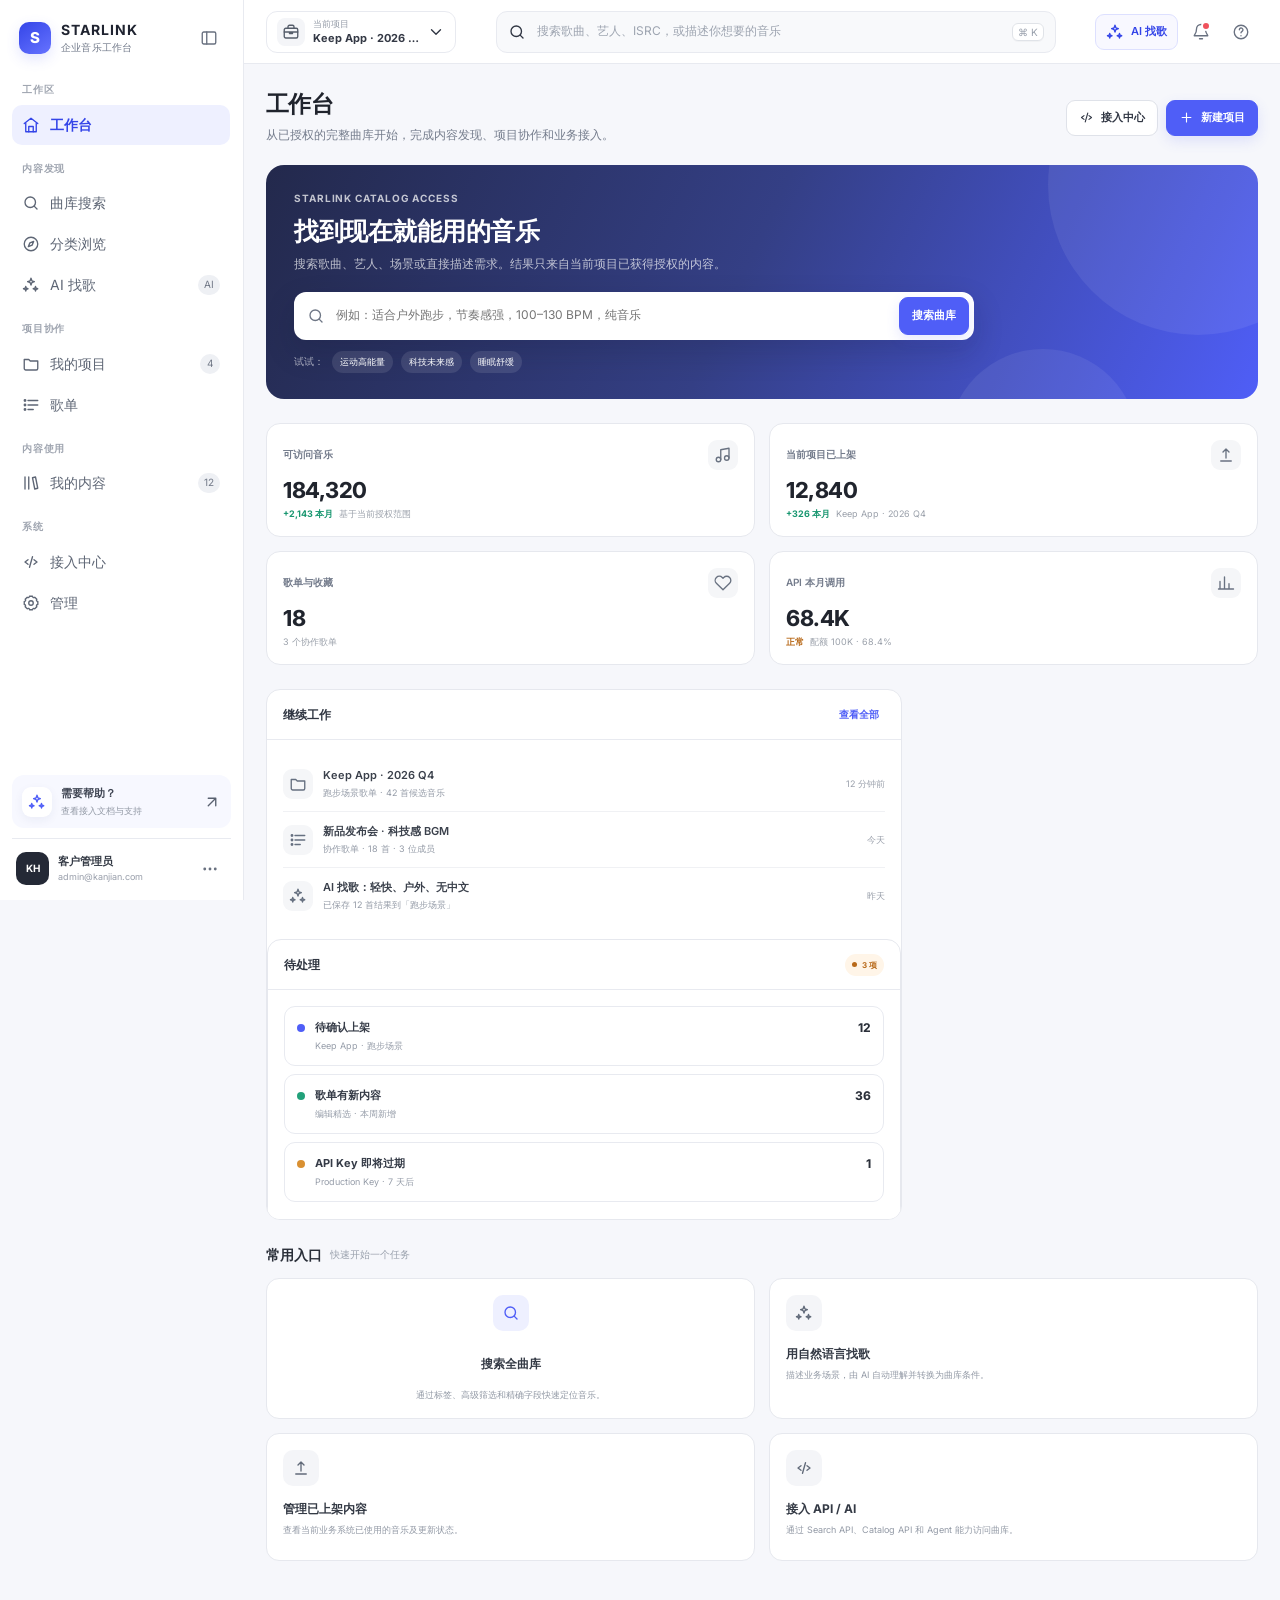
==== commit 79515a45: "fix(customer): load global interaction review layer" ====
--- a/customer/index.html
+++ b/customer/index.html
@@ -73,5 +73,6 @@
   </template>
 
   <script src="./app.js"></script>
+  <script src="./ui-review.js"></script>
 </body>
 </html>
--- a/customer/ui-review.css
+++ b/customer/ui-review.css
@@ -0,0 +1,327 @@
+/*
+ * Customer workspace · global UI review pass
+ * This layer intentionally overrides the first-pass demo styles without
+ * changing page-level product structure. Keep detail-level styling in styles.css.
+ */
+
+:root{
+  --page-max:1440px;
+  --page-x:28px;
+  --section-gap:24px;
+  --card-gap:14px;
+  --surface-radius:14px;
+  --control-radius:9px;
+  --surface-shadow:0 1px 2px rgba(25,30,43,.025),0 8px 24px rgba(25,30,43,.035);
+}
+
+html,body{min-width:320px}
+body{overflow-x:hidden}
+button{outline:none}
+button:focus-visible,input:focus-visible,textarea:focus-visible,a:focus-visible{outline:2px solid rgba(79,94,247,.34);outline-offset:2px}
+
+/* ---------- shell ---------- */
+.app-shell,.main-shell,.workspace{min-width:0}
+.main-shell{overflow:clip}
+.sidebar{overflow:hidden;padding-top:14px}
+.brand-row{height:48px;margin-bottom:14px;padding-inline:7px;flex:0 0 auto}
+.brand-mark{box-shadow:0 5px 14px rgba(79,94,247,.16)}
+.side-nav{min-height:0;padding-top:2px;padding-bottom:12px}
+.nav-group{margin:4px 0 16px}
+.nav-item{height:40px;margin:1px 0}
+.sidebar-bottom{flex:0 0 auto;background:#fff;padding-top:4px}
+.support-card{min-height:52px}
+.account-card{min-height:48px}
+
+body.sidebar-collapsed .nav-item,
+body.sidebar-collapsed .support-card,
+body.sidebar-collapsed .account-card{justify-content:center;padding-inline:0}
+
+/* ---------- top bar ---------- */
+.topbar{height:64px;gap:12px;padding-inline:22px}
+.project-switch{flex:0 0 210px;min-width:0;max-width:230px}
+.global-search{min-width:220px;max-width:680px;margin-inline:auto}
+.top-actions{flex:0 0 auto}
+.top-action,.icon-btn,.btn,.filter-chip,.tab,.page-btn{user-select:none}
+
+/* ---------- content frame ---------- */
+.workspace{width:100%;max-width:var(--page-max);padding:26px var(--page-x) 56px}
+.workspace>*{min-width:0}
+.page-head{min-width:0;align-items:center;margin-bottom:20px}
+.page-head>div:first-child{min-width:0;flex:1}
+.page-head h1{font-size:23px}
+.page-head p{max-width:820px;line-height:1.7}
+.page-actions{justify-content:flex-end;flex:0 0 auto;max-width:50%}
+.section{margin-top:var(--section-gap);min-width:0}
+.section-head{min-width:0;gap:12px;margin-bottom:12px}
+.section-title{min-width:0;flex-wrap:wrap;row-gap:2px}
+.section-title h2{font-size:14px}
+
+/* ---------- universal layout safety ---------- */
+.grid,.split-layout,.catalog-layout,.discover-hero,.mini-discover-stack,.ai-layout,.settings-layout,.info-grid,.project-meta,.scene-grid{min-width:0}
+.grid{gap:var(--card-gap);align-items:stretch}
+.grid>*{min-width:0}
+.split-layout{gap:var(--card-gap);align-items:stretch}
+.split-layout>*{min-width:0}
+
+.metric-card,.panel,.project-card,.collection-card,.discover-card,.integration-card,.quick-card,.feature-banner,.mini-feature,.table-card,.track-list,.catalog-toolbar,.filter-panel,.ai-chat,.ai-results,.settings-panel,.settings-nav,.dev-hero,.code-panel{
+  min-width:0;
+  position:relative;
+  isolation:isolate;
+}
+
+.metric-card,.panel,.project-card,.collection-card,.discover-card,.integration-card,.quick-card,.table-card,.catalog-toolbar,.filter-panel,.ai-chat,.ai-results,.settings-panel,.settings-nav{
+  border-color:#e6e8ee;
+}
+
+/* Avoid cards visually crossing into the next grid cell. */
+.project-card:hover,.discover-card:hover,.quick-card:hover{transform:none}
+.project-card:hover,.discover-card:hover,.quick-card:hover,.collection-card:hover,.integration-card:hover{border-color:#d9dde7;box-shadow:var(--surface-shadow)}
+
+.grid>.metric-card,.grid>.project-card,.grid>.collection-card,.grid>.discover-card,.grid>.integration-card,.grid>.quick-card{height:100%}
+
+/* ---------- common cards ---------- */
+.metric-card{display:flex;flex-direction:column;justify-content:space-between;min-height:112px;padding:16px}
+.metric-value{line-height:1.15}
+.metric-foot{min-width:0;flex-wrap:wrap;line-height:1.45}
+.panel{height:100%}
+.panel-head{min-width:0;padding-inline:16px}
+.panel-head>*{min-width:0}
+.panel-body{min-width:0;padding:16px}
+
+.quick-card{display:flex;flex-direction:column;min-height:128px;padding:16px}
+.quick-card .quick-icon{margin-bottom:14px;flex:0 0 auto}
+.quick-card h3,.quick-card p{min-width:0}
+.quick-card p{max-width:34em}
+
+.activity-item,.task-item{min-width:0}
+.activity-copy,.task-copy{min-width:0}
+.activity-copy strong,.activity-copy small,.task-copy strong,.task-copy small{overflow-wrap:anywhere}
+.activity-side{flex:0 0 auto}
+.task-count{flex:0 0 auto}
+
+/* ---------- hero ---------- */
+.hero-card{min-height:184px;padding:26px 28px}
+.hero-copy{width:min(720px,100%);min-width:0}
+.hero-search{width:100%;min-width:0}
+.hero-search input{width:100%}
+.hero-hint{flex-wrap:wrap;row-gap:6px}
+
+/* ---------- catalog ---------- */
+.catalog-toolbar{overflow:visible}
+.catalog-search-row{min-width:0;flex-wrap:nowrap}
+.catalog-search{min-width:180px}
+.catalog-search-row>.btn{flex:0 0 auto}
+.filter-strip{max-width:100%}
+.catalog-layout{gap:14px}
+.catalog-results{overflow:hidden}
+.result-head{min-width:0;gap:12px;flex-wrap:wrap}
+.result-meta{min-width:0;overflow:hidden;text-overflow:ellipsis;white-space:nowrap}
+.view-actions{flex:0 0 auto;max-width:100%;overflow:auto}
+.track-list{width:100%}
+.track-row{min-width:0}
+.track-row>*{min-width:0}
+.track-actions{min-width:0;flex-wrap:nowrap;align-items:center}
+.track-actions>*{flex:0 0 auto}
+.tag-list{min-width:0;overflow:hidden;max-height:44px}
+.filter-panel{max-height:calc(100vh - 92px);overflow:auto;overscroll-behavior:contain}
+.filter-panel::-webkit-scrollbar{width:5px}.filter-panel::-webkit-scrollbar-thumb{background:#dfe2e8;border-radius:99px}
+
+/* ---------- discover ---------- */
+.discover-hero{gap:14px;align-items:stretch}
+.feature-banner{min-height:248px;height:100%}
+.feature-content{min-width:0}
+.mini-discover-stack{gap:14px;grid-template-rows:repeat(2,minmax(112px,1fr));min-height:248px}
+.mini-feature{min-height:112px;overflow:hidden;padding:16px}
+.mini-feature strong{line-height:1.35;max-width:16em}
+.scene-grid{align-items:stretch}
+.discover-card{height:100%}
+.discover-art{height:auto;aspect-ratio:1.55/1}
+.discover-copy{min-height:54px}
+
+/* ---------- AI ---------- */
+.ai-layout{gap:14px;align-items:stretch;height:clamp(620px,calc(100vh - 146px),820px);min-height:620px}
+.ai-chat,.ai-results{height:100%;min-height:0}
+.ai-chat-head,.ai-results-head{flex:0 0 54px;min-width:0;gap:10px}
+.ai-chat-head>*,.ai-results-head>*{min-width:0}
+.ai-results-head .page-actions{max-width:65%;flex-wrap:nowrap;overflow:auto}
+.ai-thread,.ai-result-body{min-height:0;overscroll-behavior:contain}
+.ai-result-body{flex:1}
+.message-bubble{min-width:0;overflow-wrap:anywhere}
+.ai-summary{min-width:0;flex-wrap:wrap}
+.ai-summary>span{min-width:0;flex:1}
+.ai-track{min-width:0}
+.ai-track>*{min-width:0}
+
+/* ---------- projects & playlists ---------- */
+.project-card{display:flex;flex-direction:column;min-height:210px;padding:16px;overflow:hidden}
+.project-card h3{line-height:1.45;overflow-wrap:anywhere}
+.project-card p{line-height:1.55;min-height:28px;overflow-wrap:anywhere}
+.project-meta{margin-top:auto;gap:8px}
+.avatar-stack{min-height:24px;flex-wrap:wrap;row-gap:4px}
+.collection-card{display:flex;flex-direction:column;overflow:hidden}
+.collection-art{height:auto;aspect-ratio:1.9/1;min-height:124px}
+.collection-copy{min-height:58px}
+.collection-copy strong{display:block;line-height:1.45;overflow-wrap:anywhere}
+
+/* ---------- tables ---------- */
+.tabs{max-width:100%;overflow-x:auto;overflow-y:hidden;scrollbar-width:none}
+.tabs::-webkit-scrollbar{display:none}
+.tab{flex:0 0 auto}
+.table-card{width:100%}
+.table-toolbar{min-width:0;flex-wrap:wrap}
+.table-search{min-width:min(230px,100%)}
+.data-row>*{min-width:0}
+.data-main strong,.data-main small,.data-cell{overflow:hidden;text-overflow:ellipsis;white-space:nowrap}
+.pagination{min-width:0;gap:12px;flex-wrap:wrap}
+
+/* ---------- developer ---------- */
+.dev-hero{min-width:0;flex-wrap:wrap}
+.dev-hero>div:first-child{min-width:260px;flex:1}
+.dev-status{flex:0 0 auto}
+.integration-card{display:flex;flex-direction:column;min-height:168px;padding:16px;overflow:hidden}
+.integration-card p{line-height:1.65}
+.integration-card .section-link{margin-top:auto;padding-top:14px;text-align:left}
+.code-panel{height:100%}
+.code-panel pre{max-width:100%;white-space:pre;overscroll-behavior:contain}
+
+/* ---------- management ---------- */
+.settings-layout{align-items:start}
+.settings-panel{overflow:hidden}
+.settings-section{min-width:0;padding:18px}
+.info-block,.permission-card,.member-row{min-width:0}
+.info-block strong,.permission-card strong,.permission-card small,.member-info strong,.member-info small{overflow-wrap:anywhere}
+.permission-card{gap:16px}
+.permission-card>span:first-child{min-width:0;flex:1}
+.permission-card>.status{flex:0 0 auto}
+.member-row>*{min-width:0}
+
+/* ---------- dropdown / overlays ---------- */
+.dropdown{max-width:min(360px,calc(100vw - 24px));max-height:min(520px,calc(100vh - 80px));overflow:auto}
+.toast-stack{max-width:calc(100vw - 32px)}
+.toast{min-width:0;width:min(320px,calc(100vw - 32px))}
+
+/* ---------- desktop / laptop reflow ---------- */
+@media(max-width:1360px){
+  :root{--page-x:22px}
+  .grid-4{grid-template-columns:repeat(2,minmax(0,1fr))}
+  .scene-grid{grid-template-columns:repeat(4,minmax(0,1fr))}
+  .split-layout{grid-template-columns:minmax(0,1.3fr) minmax(280px,.7fr)}
+  .project-switch{flex-basis:190px;max-width:200px}
+  .global-search{max-width:560px}
+  .track-row{grid-template-columns:42px minmax(170px,1.45fr) minmax(110px,.75fr) 70px 76px 140px}
+  .track-row>:nth-child(6){display:none}
+}
+
+@media(max-width:1180px){
+  :root{--sidebar:78px;--page-x:20px}
+  .brand-copy,.nav-label,.nav-group-title,.support-card span:not(.support-icon),.account-meta{display:none}
+  .sidebar{padding-inline:10px}
+  .brand-row,.brand,.nav-item,.support-card,.account-card{justify-content:center}
+  .nav-item,.support-card{padding-inline:0}
+  .nav-item .nav-badge{position:absolute;right:4px;top:3px;width:7px;height:7px;padding:0;overflow:hidden;color:transparent;background:var(--brand)}
+  .sidebar-toggle{display:none}
+  .catalog-layout{grid-template-columns:1fr}
+  .filter-panel{display:none}
+  .discover-hero{grid-template-columns:1fr}
+  .mini-discover-stack{grid-template-columns:repeat(2,minmax(0,1fr));grid-template-rows:none;min-height:0}
+  .mini-feature{min-height:124px}
+  .feature-banner{min-height:238px}
+  .split-layout{grid-template-columns:1fr}
+  .settings-layout{grid-template-columns:170px minmax(0,1fr)}
+  .ai-layout{grid-template-columns:minmax(310px,.78fr) minmax(0,1.22fr)}
+  .scene-grid{grid-template-columns:repeat(3,minmax(0,1fr))}
+  .topbar{padding-inline:18px}
+  .project-switch{flex-basis:180px;max-width:190px}
+  .global-search{max-width:none}
+}
+
+@media(max-width:940px){
+  .project-switch{flex-basis:160px;max-width:165px}
+  .project-copy strong{font-size:10px}
+  .topbar{gap:8px}
+  .top-action{padding-inline:9px}
+  .grid-3{grid-template-columns:repeat(2,minmax(0,1fr))}
+  .ai-layout{grid-template-columns:1fr;height:auto;min-height:0}
+  .ai-chat{height:580px;min-height:580px}
+  .ai-results{height:auto;min-height:520px}
+  .settings-layout{grid-template-columns:1fr}
+  .settings-nav{position:static;display:flex;max-width:100%;overflow:auto;gap:2px}
+  .settings-nav button{min-width:max-content;width:auto;flex:0 0 auto}
+  .member-row{grid-template-columns:minmax(170px,1fr) 120px 100px 50px}
+}
+
+@media(max-width:780px){
+  :root{--sidebar:0px;--page-x:13px;--section-gap:20px;--card-gap:10px}
+  .sidebar{width:244px;padding-inline:12px;transform:translateX(-105%);box-shadow:var(--shadow-lg)}
+  body.mobile-menu-open .sidebar{transform:translateX(0)}
+  .brand-copy,.nav-label,.nav-group-title,.support-card span:not(.support-icon),.account-meta{display:flex}
+  .brand-copy,.account-meta{flex-direction:column}
+  .brand-row,.brand,.nav-item,.support-card,.account-card{justify-content:flex-start}
+  .nav-item,.support-card{padding-inline:10px}
+  .nav-group-title{display:block}
+  .nav-item .nav-badge{position:static;width:auto;height:20px;padding:0 6px;overflow:visible;color:#717887;background:#eef0f4}
+  .main-shell{margin-left:0;width:100%}
+  .topbar{padding-inline:10px;gap:7px}
+  .mobile-brand{display:flex;align-items:center;gap:3px;flex:0 0 auto}
+  .mobile-brand .brand-mark{width:28px;height:28px;border-radius:8px}
+  .project-switch{display:none}
+  .global-search{min-width:0;height:40px}
+  .global-search kbd{display:none}
+  .top-action span:last-child{display:none}
+  .top-action{width:34px;padding:0;justify-content:center}
+  .workspace{padding-top:18px;padding-bottom:40px}
+  .page-head{align-items:flex-start;gap:10px;margin-bottom:16px}
+  .page-head h1{font-size:20px}
+  .page-head p{display:none}
+  .page-actions{max-width:none;flex:0 0 auto}
+  .page-actions .btn:not(.btn-primary):nth-child(n+2){display:none}
+  .hero-card{min-height:auto;padding:22px 18px}
+  .hero-card h2{font-size:20px}
+  .hero-search{height:auto;min-height:48px;flex-wrap:wrap;padding:7px}
+  .hero-search input{min-height:34px;padding-inline:4px}
+  .hero-search .btn{width:100%}
+  .grid-4,.grid-3,.grid-2{grid-template-columns:1fr}
+  .metric-card{min-height:104px}
+  .scene-grid{grid-template-columns:repeat(2,minmax(0,1fr))}
+  .discover-art{aspect-ratio:1.35/1}
+  .mini-discover-stack{grid-template-columns:1fr}
+  .catalog-toolbar{padding:10px}
+  .catalog-search-row{flex-wrap:wrap}
+  .catalog-search{flex-basis:100%}
+  .catalog-search-row .btn:not(.btn-primary){display:none}
+  .catalog-search-row .btn-primary{width:100%}
+  .result-head{align-items:flex-start}
+  .view-actions{width:100%}
+  .track-row{grid-template-columns:42px minmax(0,1fr) 96px;gap:8px;padding-inline:9px}
+  .track-row>:nth-child(3),.track-row>:nth-child(4),.track-row>:nth-child(5),.track-row>:nth-child(6){display:none}
+  .track-actions .icon-btn:not(.favorite-track):not(.get-track){display:none}
+  .track-actions .btn{font-size:0;padding-inline:7px}
+  .track-actions .btn svg{margin:0}
+  .ai-chat{height:540px;min-height:540px}
+  .ai-results{min-height:460px}
+  .ai-results-head{height:auto;min-height:54px;padding-block:8px;align-items:flex-start}
+  .ai-results-head .page-actions{max-width:none}
+  .ai-track{grid-template-columns:38px minmax(0,1fr) 68px;gap:8px}
+  .ai-track>:last-child{display:none}
+  .table-toolbar{gap:6px}
+  .table-search{flex-basis:100%;max-width:none}
+  .data-row{grid-template-columns:minmax(0,1.45fr) minmax(80px,.65fr) 70px;gap:8px;padding-inline:10px}
+  .data-row>:nth-child(3),.data-row>:nth-child(4),.data-row>:nth-child(5){display:none}
+  .member-row{grid-template-columns:minmax(0,1fr) 42px}
+  .member-row>:nth-child(2),.member-row>:nth-child(3){display:none}
+  .info-grid{grid-template-columns:1fr}
+  .permission-card{align-items:flex-start}
+  .dev-hero{padding:18px}
+  .dev-hero h2{font-size:17px}
+  .integration-card{min-height:150px}
+}
+
+@media(max-width:480px){
+  .scene-grid{grid-template-columns:1fr}
+  .page-actions .btn{height:34px;padding-inline:9px}
+  .page-actions .btn svg{width:14px;height:14px}
+  .hero-hint span{width:100%}
+  .metric-value{font-size:21px}
+  .collection-art{min-height:112px}
+  .toast-stack{right:12px;bottom:12px}
+}
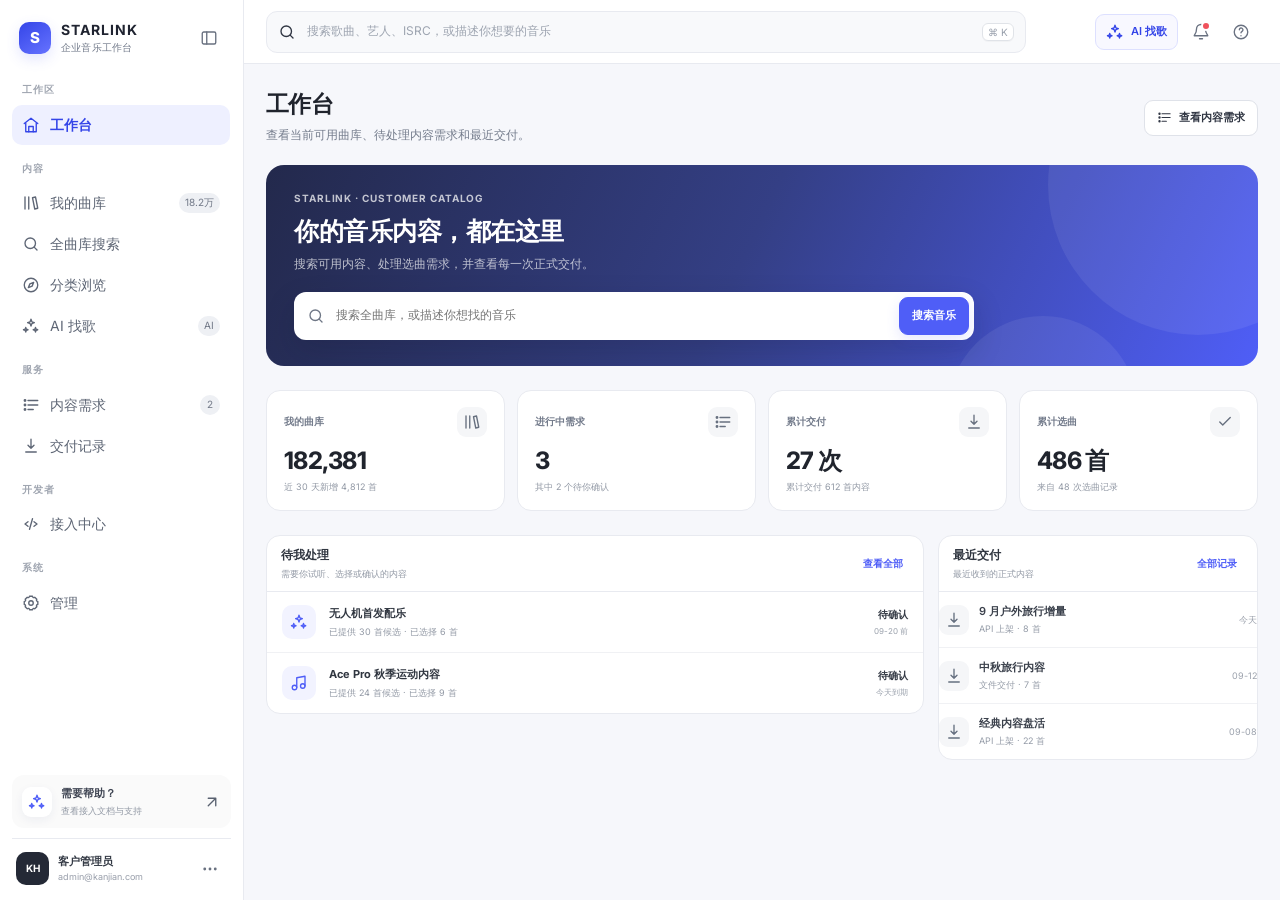
==== commit 4ef17ba7: "load customer portal v2 information architecture" ====
--- a/customer/index.html
+++ b/customer/index.html
@@ -7,6 +7,7 @@
   <title>STARLINK · 企业音乐工作台</title>
   <link rel="stylesheet" href="./styles.css" />
   <link rel="stylesheet" href="./ui-review.css" />
+  <link rel="stylesheet" href="./portal-v2.css" />
 </head>
 <body>
   <div class="app-shell">
@@ -44,7 +45,8 @@
           <button class="icon-btn" id="mobileMenu" aria-label="打开菜单" data-icon="menu"></button>
           <span class="brand-mark">S</span>
         </div>
-        <button class="project-switch" id="projectSwitch">
+        <!-- 兼容旧脚本挂载；项目不再作为客户前台的核心工作上下文。 -->
+        <button class="project-switch" id="projectSwitch" aria-hidden="true" tabindex="-1">
           <span class="project-icon" data-icon="briefcase-business"></span>
           <span class="project-copy"><small>当前项目</small><strong>Keep App · 2026 Q4</strong></span>
           <span data-icon="chevron-down"></span>
@@ -74,5 +76,6 @@
 
   <script src="./app.js"></script>
   <script src="./ui-review.js"></script>
+  <script src="./portal-v2.js"></script>
 </body>
 </html>
--- a/customer/portal-v2.css
+++ b/customer/portal-v2.css
@@ -0,0 +1,82 @@
+:root{
+  --v2-blue:#4f5ef7;
+  --v2-blue-soft:#f2f3ff;
+  --v2-green:#16876a;
+  --v2-amber:#b56a17;
+}
+
+/* IA v2: customer side is catalog + request + delivery driven. */
+.project-switch{display:none!important}
+.topbar .global-search{max-width:760px;margin-left:0}
+.support-card{background:#fafafa}
+
+.v2-kpi-grid{display:grid;grid-template-columns:repeat(4,minmax(0,1fr));gap:12px}
+.v2-kpi{background:#fff;border:1px solid var(--line);border-radius:14px;padding:16px 17px;min-width:0}
+.v2-kpi-top{display:flex;align-items:center;justify-content:space-between;gap:10px;color:var(--muted);font-size:10px;font-weight:650}
+.v2-kpi-icon{width:30px;height:30px;border-radius:9px;background:#f5f6f8;display:grid;place-items:center;color:#67707f;flex:0 0 auto}
+.v2-kpi-value{margin-top:12px;font-size:24px;line-height:1;font-weight:750;color:#20242d;letter-spacing:-.03em}
+.v2-kpi-sub{margin-top:7px;font-size:9px;color:#9299a5;white-space:nowrap;overflow:hidden;text-overflow:ellipsis}
+.v2-kpi-sub strong{color:var(--v2-green);font-weight:700}
+
+.v2-home-grid{display:grid;grid-template-columns:minmax(0,1.45fr) minmax(320px,.7fr);gap:14px;align-items:start}
+.v2-focus-list{display:flex;flex-direction:column}
+.v2-focus-item{display:grid;grid-template-columns:36px minmax(0,1fr) auto;gap:11px;align-items:center;padding:13px 15px;border-bottom:1px solid #f0f1f4;min-width:0}
+.v2-focus-item:last-child{border-bottom:0}
+.v2-focus-icon{width:34px;height:34px;border-radius:10px;background:var(--v2-blue-soft);color:var(--v2-blue);display:grid;place-items:center}
+.v2-focus-main{min-width:0}.v2-focus-main strong{display:block;font-size:11px;color:#303640;white-space:nowrap;overflow:hidden;text-overflow:ellipsis}.v2-focus-main small{display:block;margin-top:3px;font-size:9px;color:#9299a5;white-space:nowrap;overflow:hidden;text-overflow:ellipsis}
+.v2-focus-side{text-align:right}.v2-focus-side strong{display:block;font-size:10px;color:#343a45}.v2-focus-side small{display:block;font-size:8px;color:#9aa1ac;margin-top:3px}
+
+.v2-table-card{background:#fff;border:1px solid var(--line);border-radius:14px;overflow:hidden;min-width:0}
+.v2-table-head{min-height:52px;padding:10px 14px;border-bottom:1px solid var(--line);display:flex;align-items:center;justify-content:space-between;gap:12px;flex-wrap:wrap}
+.v2-table-head-copy strong{display:block;font-size:12px;color:#303640}.v2-table-head-copy small{display:block;font-size:9px;color:#9299a5;margin-top:3px}
+.v2-table-wrap{overflow:auto}
+.v2-table{width:100%;border-collapse:collapse;min-width:900px}
+.v2-table th{height:38px;padding:0 13px;text-align:left;background:#fafbfc;color:#959ca8;font-size:8px;font-weight:700;border-bottom:1px solid #f0f1f4;white-space:nowrap}
+.v2-table td{padding:11px 13px;border-bottom:1px solid #f0f1f4;font-size:9px;color:#68717f;vertical-align:middle}
+.v2-table tbody tr:last-child td{border-bottom:0}
+.v2-table tbody tr.v2-clickable{cursor:pointer;transition:.15s}
+.v2-table tbody tr.v2-clickable:hover{background:#fbfbff}
+.v2-primary{font-size:10px!important;font-weight:650;color:#333a46!important}.v2-secondary{display:block;font-size:8px;color:#9ba2ad;margin-top:3px}
+.v2-pill{display:inline-flex;align-items:center;gap:5px;min-height:22px;padding:0 7px;border-radius:999px;background:#eef8f4;color:var(--v2-green);font-size:8px;font-weight:700;white-space:nowrap}.v2-pill:before{content:"";width:5px;height:5px;border-radius:50%;background:currentColor}.v2-pill.wait{background:#fff5e8;color:var(--v2-amber)}.v2-pill.neutral{background:#f2f3f5;color:#767f8c}.v2-pill.blue{background:var(--v2-blue-soft);color:var(--v2-blue)}
+
+.v2-filter-row{display:flex;align-items:center;gap:8px;flex-wrap:wrap}
+.v2-search{height:34px;width:min(360px,100%);border:1px solid var(--line);background:#fafbfc;border-radius:9px;display:flex;align-items:center;gap:7px;padding:0 9px}.v2-search svg{width:14px;color:#9098a5}.v2-search input{border:0;outline:0;background:transparent;flex:1;min-width:0;font-size:9px;color:#343a45}
+.v2-filter{height:32px;border:1px solid var(--line);background:#fff;border-radius:8px;padding:0 9px;display:inline-flex;align-items:center;gap:5px;font-size:9px;color:#6e7684;white-space:nowrap}
+
+.v2-catalog-summary{display:grid;grid-template-columns:1.35fr repeat(3,minmax(0,.65fr));gap:12px;margin-bottom:14px}
+.v2-catalog-main{background:linear-gradient(120deg,#252d52,#4f5ef7);color:#fff;border-radius:15px;padding:20px 22px;min-height:132px;position:relative;overflow:hidden}.v2-catalog-main:after{content:"♪";position:absolute;right:22px;top:-22px;font-size:145px;color:rgba(255,255,255,.07);font-weight:800}.v2-catalog-main span{font-size:9px;color:rgba(255,255,255,.66)}.v2-catalog-main strong{display:block;margin-top:8px;font-size:30px;line-height:1;font-weight:750}.v2-catalog-main small{display:block;margin-top:10px;font-size:9px;color:rgba(255,255,255,.68)}
+.v2-summary-card{background:#fff;border:1px solid var(--line);border-radius:14px;padding:16px;min-width:0}.v2-summary-card span{font-size:9px;color:#939aa6}.v2-summary-card strong{display:block;font-size:19px;color:#2d333e;margin-top:10px}.v2-summary-card small{display:block;margin-top:6px;font-size:8px;color:#9aa1ac}
+
+.v2-request-tabs{display:flex;gap:5px;margin-bottom:12px;overflow:auto}.v2-request-tab{height:32px;border:1px solid var(--line);background:#fff;border-radius:8px;padding:0 10px;font-size:9px;color:#717987;white-space:nowrap}.v2-request-tab.active{border-color:#d9dcff;background:#f7f8ff;color:var(--v2-blue);font-weight:650}
+.v2-request-progress{min-width:150px}.v2-request-progress strong{font-size:9px;color:#4b5360}.v2-progress-line{height:5px;background:#eef0f3;border-radius:99px;margin-top:5px;overflow:hidden}.v2-progress-line span{display:block;height:100%;background:var(--v2-blue);border-radius:99px}
+
+.v2-detail-head{background:#fff;border:1px solid var(--line);border-radius:15px;padding:18px 19px;margin-bottom:14px}
+.v2-back{border:0;background:transparent;color:#7c8491;font-size:9px;padding:0;cursor:pointer}.v2-detail-title{display:flex;align-items:flex-start;justify-content:space-between;gap:18px;margin-top:12px}.v2-detail-title h1{margin:0;font-size:21px;color:#20252f}.v2-detail-title p{margin:6px 0 0;font-size:10px;color:#848c99}.v2-detail-meta{display:grid;grid-template-columns:repeat(4,minmax(0,1fr));gap:9px;margin-top:16px}.v2-meta-block{background:#fafbfc;border:1px solid #eff0f3;border-radius:10px;padding:10px 11px}.v2-meta-block small{display:block;font-size:8px;color:#9ba1ac}.v2-meta-block strong{display:block;font-size:10px;color:#49505c;margin-top:3px}
+.v2-detail-grid{display:grid;grid-template-columns:minmax(0,1.35fr) minmax(280px,.6fr);gap:14px;align-items:start}
+.v2-brief-list{display:grid;grid-template-columns:repeat(2,minmax(0,1fr));gap:8px}.v2-brief{border:1px solid var(--line);border-radius:9px;padding:10px}.v2-brief small{display:block;font-size:8px;color:#9aa1ac}.v2-brief strong{display:block;font-size:10px;color:#4a515e;margin-top:3px}
+
+.v2-track-select{display:grid;grid-template-columns:38px minmax(0,1fr) 110px 86px 90px;gap:10px;align-items:center;padding:9px 12px;border-bottom:1px solid #f0f1f4;min-width:0}.v2-track-select:last-child{border-bottom:0}.v2-track-select.selected{background:#f9f9ff}.v2-select-btn{height:28px;border:1px solid var(--line);background:#fff;border-radius:8px;padding:0 8px;font-size:8px;color:#6e7683;cursor:pointer}.v2-track-select.selected .v2-select-btn{border-color:#ccd1ff;background:var(--v2-blue-soft);color:var(--v2-blue);font-weight:700}
+.v2-select-summary{display:flex;align-items:center;justify-content:space-between;gap:12px;padding:11px 13px;background:#fafbfc;border-top:1px solid var(--line)}.v2-select-summary span{font-size:9px;color:#777f8c}.v2-select-summary strong{color:#343b47}
+
+.v2-delivery-type{display:flex;align-items:center;gap:8px}.v2-type-icon{width:29px;height:29px;border-radius:8px;background:#f4f5f8;color:#697281;display:grid;place-items:center;flex:0 0 auto}.v2-type-icon svg{width:14px;height:14px}
+.v2-timeline{display:flex;flex-direction:column}.v2-timeline-item{position:relative;padding:0 0 17px 22px;font-size:9px;color:#6d7583}.v2-timeline-item:before{content:"";position:absolute;left:3px;top:4px;width:7px;height:7px;border-radius:50%;background:var(--v2-blue)}.v2-timeline-item:after{content:"";position:absolute;left:6px;top:12px;bottom:0;width:1px;background:#e5e7ec}.v2-timeline-item:last-child:after{display:none}.v2-timeline-item strong{display:block;color:#3f4652;font-size:10px}.v2-timeline-item small{display:block;color:#9ba2ad;margin-top:2px}
+
+.v2-manage-layout{display:grid;grid-template-columns:178px minmax(0,1fr);gap:14px;align-items:start}.v2-manage-nav{background:#fff;border:1px solid var(--line);border-radius:13px;padding:7px;position:sticky;top:78px}.v2-manage-nav button{width:100%;height:36px;border:0;background:transparent;border-radius:8px;text-align:left;padding:0 9px;font-size:9px;color:#707887;display:flex;align-items:center;gap:7px}.v2-manage-nav button.active{background:#f5f6f8;color:#343a45;font-weight:650}.v2-manage-nav .weak{margin-top:8px;border-top:1px solid var(--line);padding-top:8px;color:#9aa1ac}.v2-manage-panel{background:#fff;border:1px solid var(--line);border-radius:13px;overflow:hidden}.v2-manage-section{padding:17px;border-bottom:1px solid var(--line)}.v2-manage-section:last-child{border-bottom:0}.v2-manage-section h3{font-size:12px;color:#343a45;margin:0}.v2-manage-section>p{font-size:9px;color:#969da8;margin:5px 0 14px}
+.v2-coop-card{border:1px solid var(--line);border-radius:11px;padding:12px 13px;margin-top:9px}.v2-coop-card strong{font-size:10px;color:#454c58}.v2-coop-card small{display:block;font-size:8px;color:#9aa1ac;margin-top:3px}
+
+@media(max-width:1250px){
+  .v2-kpi-grid{grid-template-columns:repeat(2,minmax(0,1fr))}
+  .v2-catalog-summary{grid-template-columns:1fr 1fr}.v2-catalog-main{grid-column:1/-1}
+  .v2-detail-grid{grid-template-columns:1fr}
+}
+@media(max-width:980px){
+  .v2-home-grid{grid-template-columns:1fr}.v2-detail-meta{grid-template-columns:repeat(2,minmax(0,1fr))}
+  .v2-manage-layout{grid-template-columns:1fr}.v2-manage-nav{position:static;display:flex;overflow:auto}.v2-manage-nav button{min-width:max-content;width:auto}.v2-manage-nav .weak{margin:0 0 0 8px;border-top:0;border-left:1px solid var(--line);padding:0 0 0 8px}
+}
+@media(max-width:720px){
+  .v2-kpi-grid,.v2-catalog-summary{grid-template-columns:1fr}.v2-catalog-main{grid-column:auto}.v2-detail-meta,.v2-brief-list{grid-template-columns:1fr}
+  .v2-detail-title{display:block}.v2-detail-title>.v2-pill{margin-top:10px}
+  .v2-track-select{grid-template-columns:38px minmax(0,1fr) 70px}.v2-track-select>:nth-child(3),.v2-track-select>:nth-child(4){display:none}
+  .v2-focus-item{grid-template-columns:34px minmax(0,1fr)}.v2-focus-side{grid-column:2;text-align:left;margin-top:-4px}
+  .v2-table-head{align-items:flex-start}.v2-search{width:100%}
+}
